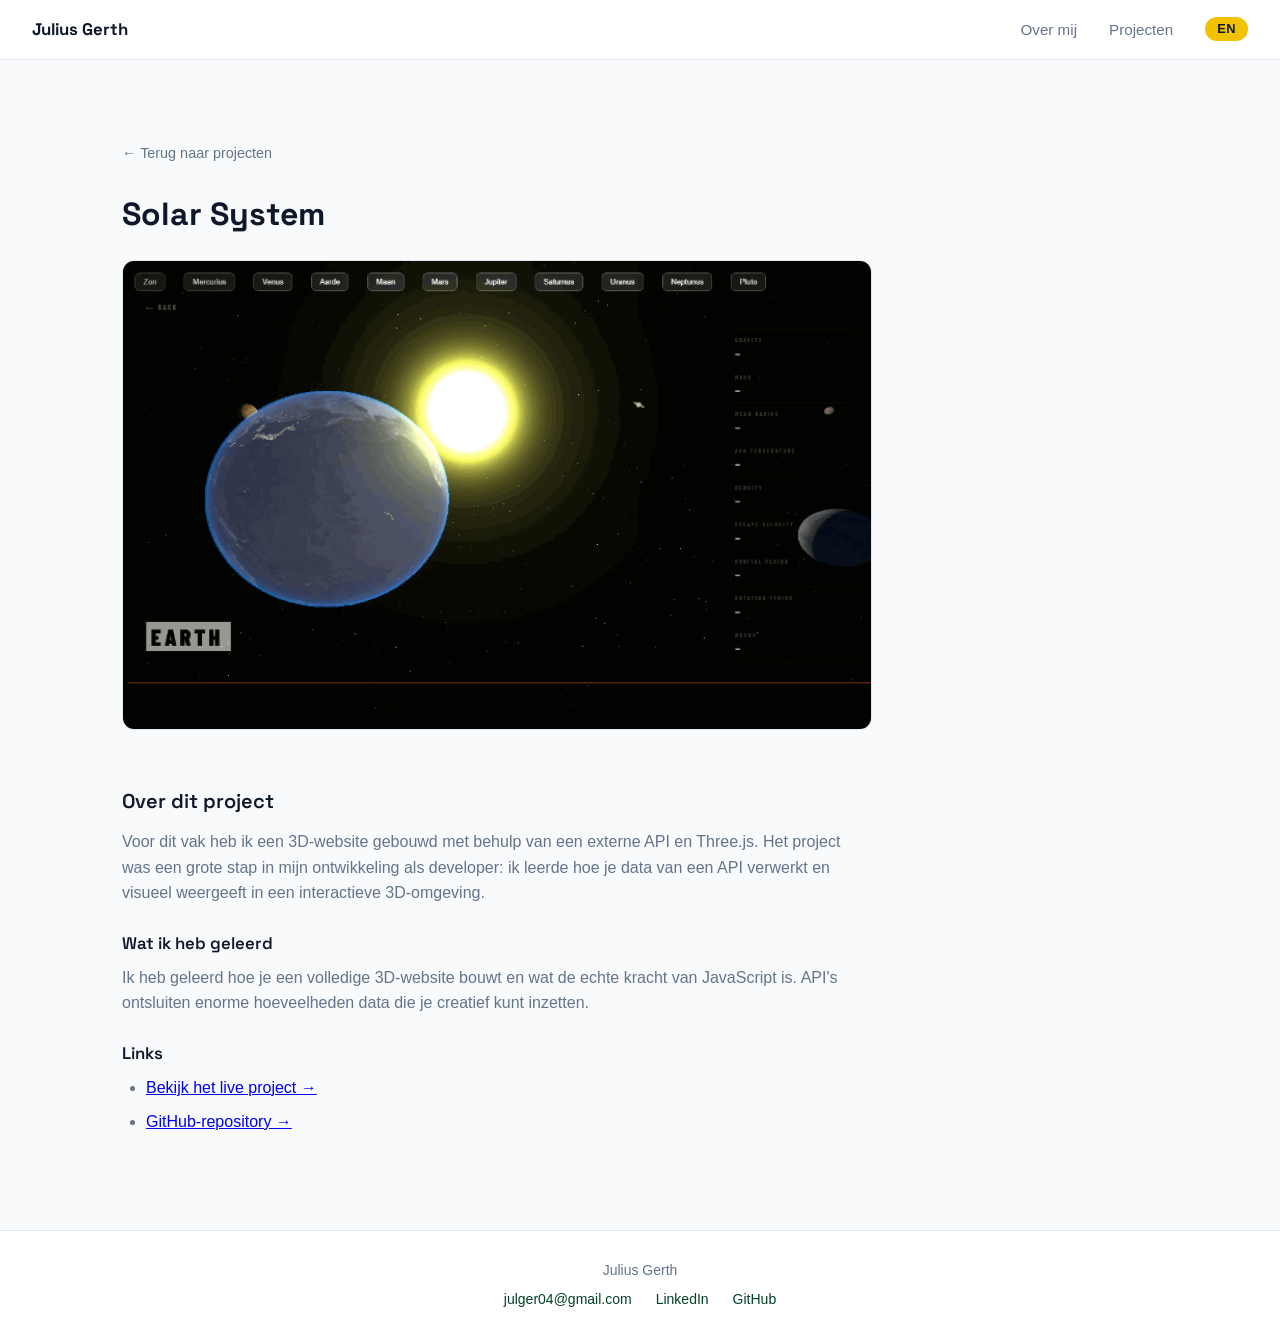
==== api.html @ 2c0fef3a "img fixed" ====
<!DOCTYPE html>
<html lang="nl">
  <head>
    <meta charset="UTF-8" />
    <meta name="viewport" content="width=device-width, initial-scale=1.0" />
    <title>Solar System - Julius Gerth</title>
    <meta
      name="description"
      content="Solar System: een interactieve 3D-website gebouwd met Three.js en een externe API — project van Julius Gerth."
    />
    <meta name="theme-color" content="#004225" />
    <link rel="icon" type="image/svg+xml" href="favicon.svg" />
    <meta property="og:type" content="article" />
    <meta property="og:title" content="Solar System - Julius Gerth" />
    <meta
      property="og:description"
      content="Een interactieve 3D-website gebouwd met Three.js en een externe API."
    />
    <meta property="og:url" content="https://juliusgerth.github.io/portfolio_julius_Gerth/api.html" />
    <meta property="og:image" content="https://juliusgerth.github.io/portfolio_julius_Gerth/img/apisolar.jpg" />
    <link rel="stylesheet" href="styles.css" />
    <script src="lang.js"></script>
  </head>
  <body>
    <a class="skip-link" href="#main"><span data-lang="nl">Naar inhoud</span><span data-lang="en">Skip to content</span></a>
    <nav>
      <a href="index.html" class="nav-logo">Julius Gerth</a>
      <ul class="nav-links">
        <li><a href="index.html#over-mij"><span data-lang="nl">Over mij</span><span data-lang="en">About</span></a></li>
        <li><a href="index.html#projecten"><span data-lang="nl">Projecten</span><span data-lang="en">Projects</span></a></li>
        <li class="lang-item">
          <button type="button" class="lang-toggle" aria-label="Switch language / Taal wisselen">
            <span data-lang="nl">EN</span><span data-lang="en">NL</span>
          </button>
        </li>
      </ul>
    </nav>

    <main id="main">
      <div class="project-detail">
        <a href="index.html#projecten" class="back-link"><span data-lang="nl">← Terug naar projecten</span><span data-lang="en">← Back to projects</span></a>
        <h1>Solar System</h1>
        <!-- GIF alleen voor wie animaties aan heeft staan; anders de statische screenshot -->
        <picture>
          <source srcset="img/solar-demo.gif" media="(prefers-reduced-motion: no-preference)" />
          <img
            src="img/apisolar.jpg"
            alt="Demo van de Solar System-website: de camera vliegt van het zonnestelsel-overzicht naar een roterende aarde"
            width="1280"
            height="800"
          />
        </picture>

        <h2><span data-lang="nl">Over dit project</span><span data-lang="en">About this project</span></h2>
        <p data-lang="nl">
          Voor dit vak heb ik een 3D-website gebouwd met behulp van een externe API en Three.js. Het project was een grote stap in mijn ontwikkeling als developer: ik leerde hoe je data van een API verwerkt en visueel weergeeft in een interactieve 3D-omgeving.
        </p>
        <p data-lang="en">
          For this course I built a 3D website using an external API and
          Three.js. The project was a big step in my growth as a developer: I
          learned how to process data from an API and display it visually in an
          interactive 3D environment.
        </p>

        <h3><span data-lang="nl">Wat ik heb geleerd</span><span data-lang="en">What I learned</span></h3>
        <p data-lang="nl">
          Ik heb geleerd hoe je een volledige 3D-website bouwt en wat de echte kracht van JavaScript is. API's ontsluiten enorme hoeveelheden data die je creatief kunt inzetten.
        </p>
        <p data-lang="en">
          I learned how to build a full 3D website and discovered the real power
          of JavaScript. APIs unlock enormous amounts of data that you can use
          creatively.
        </p>

        <h3>Links</h3>
        <ul>
          <li><a href="https://solar-julius.onrender.com/" target="_blank"><span data-lang="nl">Bekijk het live project →</span><span data-lang="en">View the live project →</span></a></li>
          <li><a href="https://github.com/JuliusGerth/API" target="_blank"><span data-lang="nl">GitHub-repository →</span><span data-lang="en">GitHub repository →</span></a></li>
        </ul>
      </div>
    </main>

    <footer>
      <p>Julius Gerth</p>
      <div class="footer-links">
        <a href="mailto:julger04@gmail.com">julger04@gmail.com</a>
        <a href="https://www.linkedin.com/in/julius-gerth-81500b1b6/" target="_blank">LinkedIn</a>
        <a href="https://github.com/JuliusGerth" target="_blank">GitHub</a>
      </div>
    </footer>
  </body>
</html>
---- styles.css ----
/* Zelf-gehost koppenfont (SIL Open Font License, zie fonts/OFL-space-grotesk.txt) */
@font-face {
  font-family: 'Space Grotesk';
  src: url('fonts/space-grotesk.woff2') format('woff2');
  font-weight: 300 700;
  font-style: normal;
  font-display: swap;
}

:root {
  --bg: #F8FAFC;
  --surface: #FFFFFF;
  --text: #0F172A;
  --text-muted: #64748B;
  --accent: #004225;
  --accent-hover: #00301b;
  --accent-light: #DBE8E1;
  --accent-yellow: #F2C200;
  --accent-yellow-soft: #FFE375;
  --border: #E2E8F0;
  --font-heading: 'Space Grotesk', -apple-system, BlinkMacSystemFont, 'Segoe UI', Roboto, sans-serif;
  --shadow-sm: 0 1px 3px rgba(0, 0, 0, 0.08);
  --shadow-md: 0 4px 12px rgba(0, 0, 0, 0.10);
  --radius: 12px;
}

html {
  scroll-behavior: smooth;
}

*,
*::before,
*::after {
  box-sizing: border-box;
  margin: 0;
  padding: 0;
}

body {
  font-family: -apple-system, BlinkMacSystemFont, 'Segoe UI', Roboto, sans-serif;
  background-color: var(--bg);
  color: var(--text);
  line-height: 1.6;
  min-height: 100vh;
  display: flex;
  flex-direction: column;
  animation: page-enter 0.5s ease both;
}

@keyframes page-enter {
  from { opacity: 0; transform: translateY(8px); }
  to   { opacity: 1; transform: translateY(0); }
}

h1, h2, h3,
.nav-logo,
.stat-number {
  font-family: var(--font-heading);
}

/* ── Skip-link (toetsenbord/screenreader) ────────── */
.skip-link {
  position: fixed;
  top: -4rem;
  left: 1rem;
  background: var(--accent);
  color: #fff;
  padding: 0.6rem 1.1rem;
  border-radius: 8px;
  text-decoration: none;
  font-size: 0.9rem;
  z-index: 200;
  transition: top 0.2s;
}

.skip-link:focus {
  top: 0.75rem;
}

/* ── Language switching (EN / NL) ────────────────── */
html[lang='en'] [data-lang='nl'] { display: none !important; }
html:not([lang='en']) [data-lang='en'] { display: none !important; }


/* ── Scroll-voortgangsbalk ───────────────────────── */
/* Scroll-gedreven CSS-animatie; script.js springt alleen bij
   in browsers zonder animation-timeline-ondersteuning. */
.scroll-progress {
  position: fixed;
  top: 0;
  left: 0;
  width: 100%;
  height: 3px;
  background: linear-gradient(90deg, var(--accent), var(--accent-yellow));
  z-index: 300;
  pointer-events: none;
  transform: scaleX(0);
  transform-origin: left;
  animation: progress-grow linear;
  animation-timeline: scroll();
}

@keyframes progress-grow {
  from { transform: scaleX(0); }
  to   { transform: scaleX(1); }
}

/* ── Navigation ─────────────────────────────────── */
nav {
  position: sticky;
  top: 0;
  background: var(--surface);
  border-bottom: 1px solid var(--border);
  padding: 1rem 2rem;
  display: flex;
  align-items: center;
  justify-content: space-between;
  z-index: 100;
  transition: background 0.3s, box-shadow 0.3s;
}

nav.scrolled {
  background: rgba(255, 255, 255, 0.85);
  backdrop-filter: blur(14px);
  -webkit-backdrop-filter: blur(14px);
  box-shadow: 0 2px 20px rgba(0, 0, 0, 0.07);
  border-bottom-color: transparent;
}

.nav-logo {
  font-weight: 700;
  font-size: 1.05rem;
  color: var(--text);
  text-decoration: none;
  transition: color 0.2s;
}

.nav-logo:hover {
  color: var(--accent);
}

.nav-links {
  display: flex;
  gap: 2rem;
  list-style: none;
}

.nav-links a {
  color: var(--text-muted);
  text-decoration: none;
  font-size: 0.95rem;
  transition: color 0.2s;
  position: relative;
  padding-bottom: 2px;
}

.nav-links a::after {
  content: '';
  position: absolute;
  bottom: -2px;
  left: 0;
  width: 0;
  height: 2px;
  background: var(--accent-yellow);
  border-radius: 2px;
  transition: width 0.25s ease;
}

.nav-links a:hover::after,
.nav-links a.active::after {
  width: 100%;
}

.nav-links a:hover,
.nav-links a.active {
  color: var(--accent);
}

/* ── Language toggle button ──────────────────────── */
.nav-links .lang-item {
  display: flex;
  align-items: center;
}

.lang-toggle {
  font-family: inherit;
  font-size: 0.8rem;
  font-weight: 700;
  letter-spacing: 0.04em;
  color: var(--text);
  background: var(--accent-yellow);
  border: none;
  border-radius: 999px;
  padding: 0.35rem 0.75rem;
  cursor: pointer;
  line-height: 1;
  transition: filter 0.2s, transform 0.1s;
}

.lang-toggle:hover { filter: brightness(0.95); }
.lang-toggle:active { transform: scale(0.94); }

/* ── Main layout ─────────────────────────────────── */
main {
  flex: 1;
  width: 100%;
  max-width: 1100px;
  margin: 0 auto;
  padding: 2rem;
}

/* ── Hero ────────────────────────────────────────── */
.hero {
  position: relative;
  overflow: hidden;
  padding: 4rem 0 3rem;
  background: linear-gradient(135deg, #002d19 0%, #004225 55%, #00582f 100%);
  border-radius: var(--radius);
}

.hero-bg {
  position: absolute;
  inset: 0;
  pointer-events: none;
  z-index: 0;
  transition: transform 0.3s ease-out;
}

.blob {
  position: absolute;
  border-radius: 50%;
  filter: blur(80px);
  opacity: 0.45;
}

.blob-1 {
  width: 520px;
  height: 520px;
  background: radial-gradient(circle, #fbe44d, #f2c200);
  top: -200px;
  right: -120px;
  animation: blob-float 11s ease-in-out infinite;
}

.blob-2 {
  width: 380px;
  height: 380px;
  background: radial-gradient(circle, #0a7d44, #00502c);
  bottom: -100px;
  left: -80px;
  animation: blob-float 14s ease-in-out infinite reverse;
}

.blob-3 {
  width: 300px;
  height: 300px;
  background: radial-gradient(circle, #ffd700, #d4a800);
  bottom: -120px;
  right: 22%;
  opacity: 0.30;
  animation: blob-float 13s ease-in-out infinite;
}

@keyframes blob-float {
  0%, 100% { transform: translate(0, 0) scale(1); }
  33%       { transform: translate(28px, -20px) scale(1.06); }
  66%       { transform: translate(-18px, 16px) scale(0.94); }
}

.hero-inner {
  display: flex;
  align-items: center;
  gap: 3rem;
  position: relative;
  z-index: 1;
  padding-left: 3rem;
}

.hero-photo {
  width: 160px;
  height: 160px;
  border-radius: 50%;
  object-fit: cover;
  flex-shrink: 0;
  box-shadow: var(--shadow-md);
  /* 'backwards' i.p.v. 'both': na afloop laat de animatie transform los,
     anders zou de hover-transform hieronder nooit werken */
  animation: photo-enter 0.8s ease 0.1s backwards;
  transition: transform 0.35s ease, box-shadow 0.35s ease;
}

.hero-photo:hover {
  transform: scale(1.05) rotate(-2deg);
  box-shadow: 0 10px 32px rgba(0, 0, 0, 0.35);
}

@keyframes photo-enter {
  from { opacity: 0; transform: scale(0.85); }
  to   { opacity: 1; transform: scale(1); }
}

.hero-content {
  animation: content-enter 0.8s ease 0.25s both;
}

@keyframes content-enter {
  from { opacity: 0; transform: translateX(20px); }
  to   { opacity: 1; transform: translateX(0); }
}

.hero-content h1 {
  font-size: clamp(2.6rem, 5.5vw, 3.6rem);
  font-weight: 700;
  line-height: 1.15;
  margin-bottom: 0.3rem;
  color: #ffffff;
}

/* Letter-voor-letter entrance, volledig in CSS.
   Elke letter heeft in de HTML een --i; die stuurt de delay
   én de kleur (wit -> goud over de hele naam). */
.hero-content h1 .word {
  display: inline-block;
}

.hero-content h1 .letter {
  display: inline-block;
  animation: letter-in 0.6s cubic-bezier(0.22, 1, 0.36, 1) both;
  animation-delay: calc(0.2s + var(--i) * 0.045s);
  color: color-mix(in srgb, #ffd700 calc(var(--i) * 10%), #ffffff);
}

@keyframes letter-in {
  from { opacity: 0; transform: translateY(0.6em) rotate(6deg); }
  to   { opacity: 1; transform: translateY(0) rotate(0); }
}

/* Roterende tagline, volledig in CSS: verticale carrousel.
   Laatste item is een kopie van het eerste voor een naadloze loop. */
.hero-tagline {
  font-size: 1.05rem;
  color: #ffd700;
  font-weight: 600;
  margin-bottom: 0.75rem;
  height: 1.7em;
  overflow: hidden;
}

.tagline-rotor {
  display: block;
  animation: tagline-cycle 11.2s infinite;
}

.tagline-item {
  display: block;
  height: 1.7em;
  line-height: 1.7;
}

@keyframes tagline-cycle {
  0%, 21%    { transform: translateY(0); }
  25%, 46%   { transform: translateY(-1.7em); }
  50%, 71%   { transform: translateY(-3.4em); }
  75%, 96%   { transform: translateY(-5.1em); }
  100%       { transform: translateY(-6.8em); }
}

.hero-desc {
  color: rgba(255, 255, 255, 0.82);
  margin-bottom: 1.25rem;
}

.hero-info {
  display: flex;
  flex-wrap: wrap;
  gap: 0.5rem;
  list-style: none;
}

.hero-info li {
  background: rgba(255, 255, 255, 0.10);
  color: #f5f5dc;
  font-size: 0.82rem;
  padding: 0.25rem 0.75rem;
  border-radius: 99px;
  border: 1px solid rgba(255, 215, 0, 0.35);
  transition: background 0.2s, transform 0.2s;
}

.hero-info li:hover {
  background: rgba(255, 215, 0, 0.18);
  transform: translateY(-1px);
}

.hero-info li.hero-badge {
  background: var(--accent-yellow);
  color: #002d19;
  font-weight: 700;
  border-color: transparent;
  animation: badge-pulse 2.5s ease-out infinite;
}

@keyframes badge-pulse {
  0%   { box-shadow: 0 0 0 0 rgba(242, 194, 0, 0.55); }
  70%  { box-shadow: 0 0 0 10px rgba(242, 194, 0, 0); }
  100% { box-shadow: 0 0 0 0 rgba(242, 194, 0, 0); }
}

.hero-info li.hero-badge:hover {
  background: var(--accent-yellow-soft);
}

/* ── Stats strip ─────────────────────────────────── */
.stats-strip {
  display: flex;
  gap: 0;
  margin-bottom: 2rem;
  background: var(--surface);
  border: 1px solid var(--border);
  border-radius: var(--radius);
  box-shadow: var(--shadow-sm);
  overflow: hidden;
}

.stat {
  flex: 1;
  display: flex;
  flex-direction: column;
  align-items: center;
  padding: 1.5rem 1rem;
  text-align: center;
  border-right: 1px solid var(--border);
  transition: background 0.2s;
}

.stat:last-child {
  border-right: none;
}

.stat:hover {
  background: var(--accent-light);
}

.stat-number {
  font-size: 2rem;
  font-weight: 700;
  line-height: 1;
  background: linear-gradient(135deg, var(--accent), #0a7d44);
  -webkit-background-clip: text;
  -webkit-text-fill-color: transparent;
  background-clip: text;
}

.stat-label {
  font-size: 0.8rem;
  color: var(--text-muted);
  margin-top: 0.4rem;
  font-weight: 500;
}

/* ── Cards ───────────────────────────────────────── */
.card {
  background: var(--surface);
  border: 1px solid var(--border);
  border-radius: var(--radius);
  padding: 2rem;
  margin-bottom: 2rem;
  box-shadow: var(--shadow-sm);
}

.card h2 {
  font-size: 1.35rem;
  font-weight: 600;
  margin-bottom: 1rem;
}

.about p {
  margin-bottom: 1rem;
}

.about p a {
  color: var(--accent);
  font-weight: 500;
}

/* ── Stage-oproep ────────────────────────────────── */
.stage-callout {
  margin-top: 1.5rem;
  padding: 1.25rem 1.5rem;
  background: var(--accent-light);
  border-left: 4px solid var(--accent-yellow);
  border-radius: 8px;
}

.stage-callout p {
  margin-bottom: 0;
}

.callout-actions {
  display: flex;
  flex-wrap: wrap;
  gap: 0.75rem;
  margin-top: 1rem;
}

.callout-actions .btn {
  margin-top: 0;
}

/* ── Button ──────────────────────────────────────── */
.btn {
  display: inline-block;
  margin-top: 1.25rem;
  padding: 0.65rem 1.4rem;
  background: var(--accent);
  color: #fff;
  border-radius: 8px;
  text-decoration: none;
  font-size: 0.9rem;
  font-weight: 500;
  border: none;
  cursor: pointer;
  font-family: inherit;
  transition: background 0.2s, transform 0.15s, box-shadow 0.2s;
  position: relative;
  overflow: hidden;
}

.btn::before {
  content: '';
  position: absolute;
  top: 0;
  left: -60%;
  width: 40%;
  height: 100%;
  background: linear-gradient(100deg, transparent, rgba(255, 255, 255, 0.35), transparent);
  transform: skewX(-20deg);
}

.btn:hover::before {
  animation: btn-shine 0.7s ease;
}

@keyframes btn-shine {
  to { left: 130%; }
}

.btn:hover {
  background: var(--accent-hover);
  transform: translateY(-1px);
  box-shadow: 0 4px 12px rgba(0, 66, 37, 0.4);
}

.btn:active {
  transform: translateY(0);
  box-shadow: none;
}

/* ── Focus styles ────────────────────────────────── */
:focus-visible {
  outline: 2px solid var(--accent);
  outline-offset: 3px;
  border-radius: 4px;
}

/* ── Projects section ────────────────────────────── */
.section-heading {
  font-size: 1.35rem;
  font-weight: 700;
  margin-bottom: 1.25rem;
  display: inline-block;
  padding-bottom: 0.5rem;
  position: relative;
}

.section-heading::after {
  content: '';
  position: absolute;
  left: 0;
  bottom: 0;
  width: 100%;
  height: 3px;
  border-radius: 2px;
  background: linear-gradient(90deg, var(--accent-yellow), var(--accent));
  transform: scaleX(0);
  transform-origin: left;
  transition: transform 0.7s ease 0.3s;
}

.section-heading.is-visible::after {
  transform: scaleX(1);
}

.project-grid {
  display: grid;
  grid-template-columns: repeat(auto-fill, minmax(300px, 1fr));
  gap: 1.5rem;
  list-style: none;
  margin-bottom: 1.5rem;
}

.project-card {
  background: var(--surface);
  border: 1px solid var(--border);
  border-radius: var(--radius);
  overflow: hidden;
  box-shadow: var(--shadow-sm);
  transition: box-shadow 0.25s, transform 0.25s;
  position: relative;
}

.project-card::after {
  content: '';
  position: absolute;
  top: 0;
  left: 0;
  right: 0;
  height: 3px;
  background: linear-gradient(90deg, var(--accent), var(--accent-yellow));
  transform: scaleX(0);
  transform-origin: left;
  transition: transform 0.3s ease;
}

.project-card:hover::after {
  transform: scaleX(1);
}

.project-card:hover {
  box-shadow: var(--shadow-md);
  transform: translateY(-4px);
}

.project-card-link {
  display: flex;
  flex-direction: column;
  height: 100%;
  text-decoration: none;
  color: inherit;
}

.project-card img {
  width: 100%;
  height: 180px;
  object-fit: cover;
  background: var(--accent-light);
  display: block;
  transition: transform 0.4s ease;
}

.project-card:hover img {
  transform: scale(1.06);
}

.project-card-img-placeholder {
  width: 100%;
  height: 180px;
  background: var(--accent-light);
  color: var(--accent);
  display: flex;
  align-items: center;
  justify-content: center;
  font-weight: 600;
  font-size: 0.95rem;
  letter-spacing: 0.03em;
  transition: background 0.3s;
}

.project-card:hover .project-card-img-placeholder {
  background: var(--accent-yellow-soft);
}

.project-card-body {
  padding: 1.25rem;
  flex: 1;
  display: flex;
  flex-direction: column;
}

.project-card-body h3 {
  font-size: 1rem;
  font-weight: 600;
  margin-bottom: 0.5rem;
  transition: color 0.2s;
}

.project-card:hover .project-card-body h3 {
  color: var(--accent);
}

.project-card-body p {
  font-size: 0.88rem;
  color: var(--text-muted);
  flex: 1;
  margin-bottom: 1rem;
  line-height: 1.5;
}

.project-card-link-text {
  font-size: 0.85rem;
  color: var(--accent);
  font-weight: 500;
  display: inline-block;
  transition: transform 0.25s ease;
}

.project-card:hover .project-card-link-text {
  transform: translateX(5px);
}

/* ── Scroll reveal ───────────────────────────────── */
[data-reveal] {
  opacity: 0;
  transform: translateY(28px);
  transition: opacity 0.65s ease, transform 0.65s ease;
}

[data-reveal].is-visible {
  opacity: 1;
  transform: translateY(0);
}

.project-grid .project-card[data-reveal]:nth-child(2) { transition-delay: 0.08s; }
.project-grid .project-card[data-reveal]:nth-child(3) { transition-delay: 0.16s; }
.project-grid .project-card[data-reveal]:nth-child(4) { transition-delay: 0.24s; }
.project-grid .project-card[data-reveal]:nth-child(5) { transition-delay: 0.32s; }
.project-grid .project-card[data-reveal]:nth-child(6) { transition-delay: 0.40s; }
.project-grid .project-card[data-reveal]:nth-child(7) { transition-delay: 0.48s; }

/* ── Back to top ─────────────────────────────────── */
.back-top {
  position: fixed;
  bottom: 2rem;
  right: 2rem;
  width: 44px;
  height: 44px;
  background: var(--accent);
  color: white;
  border: none;
  border-radius: 50%;
  font-size: 1.1rem;
  cursor: pointer;
  opacity: 0;
  transform: translateY(12px);
  transition: opacity 0.3s, transform 0.3s, background 0.2s, box-shadow 0.2s;
  z-index: 50;
  display: flex;
  align-items: center;
  justify-content: center;
  box-shadow: 0 2px 10px rgba(0, 66, 37, 0.35);
  pointer-events: none;
}

.back-top.visible {
  opacity: 1;
  transform: translateY(0);
  pointer-events: auto;
}

.back-top:hover {
  background: var(--accent-hover);
  box-shadow: 0 4px 16px rgba(0, 66, 37, 0.5);
  transform: translateY(-2px);
}

/* ── Project detail pages ────────────────────────── */
.project-detail {
  max-width: 750px;
  padding: 3rem 0;
}

.project-detail h1 {
  font-size: 2rem;
  font-weight: 700;
  margin-bottom: 0.25rem;
}

.project-detail h2 {
  font-size: 1.25rem;
  font-weight: 600;
  margin: 2rem 0 0.75rem;
}

.project-detail h3 {
  font-size: 1.05rem;
  font-weight: 600;
  margin: 1.5rem 0 0.5rem;
  color: var(--text);
}

.project-detail p {
  color: var(--text-muted);
  margin-bottom: 1rem;
}

.project-detail ul {
  color: var(--text-muted);
  padding-left: 1.5rem;
  margin-bottom: 1rem;
}

.project-detail ul li {
  margin-bottom: 0.5rem;
}

.project-detail img {
  width: 100%;
  height: auto;
  border-radius: var(--radius);
  border: 1px solid var(--border);
  margin: 1rem 0;
}

.hifi-gallery {
  display: flex;
  flex-wrap: wrap;
  gap: 1.25rem;
  margin: 1.5rem 0 2rem;
}

.hifi-gallery figure {
  flex: 1 1 200px;
  min-width: 0;
  margin: 0;
}

.hifi-gallery img {
  width: 100%;
  height: auto;
  display: block;
  border-radius: var(--radius);
  border: 1px solid var(--border);
  box-shadow: var(--shadow-sm);
  transition: transform 0.25s, box-shadow 0.25s;
}

.hifi-gallery figure:hover img {
  transform: translateY(-4px);
  box-shadow: var(--shadow-md);
}

.hifi-gallery figcaption {
  margin-top: 0.6rem;
  font-size: 0.8rem;
  color: var(--text-muted);
  text-align: center;
  line-height: 1.4;
}

.back-link {
  display: inline-flex;
  align-items: center;
  gap: 0.4rem;
  color: var(--text-muted);
  text-decoration: none;
  font-size: 0.9rem;
  margin-bottom: 1.5rem;
  transition: color 0.2s, gap 0.2s;
}

.back-link:hover {
  color: var(--accent);
  gap: 0.65rem;
}

/* ── Footer ──────────────────────────────────────── */
footer {
  background: var(--surface);
  border-top: 1px solid var(--border);
  padding: 1.75rem 2rem;
  text-align: center;
  color: var(--text-muted);
  font-size: 0.875rem;
}

footer a {
  color: var(--accent);
  text-decoration: none;
}

footer a:hover {
  text-decoration: underline;
}

.footer-links {
  display: flex;
  gap: 1.5rem;
  justify-content: center;
  margin-top: 0.4rem;
}

/* ── Responsive ──────────────────────────────────── */
@media (max-width: 768px) {
  .hero-inner {
    flex-direction: column;
    text-align: center;
    padding: 2.5rem 0 2rem;
    gap: 1.5rem;
  }

  .hero-info {
    justify-content: center;
  }

  .nav-links {
    gap: 1.25rem;
  }

  main {
    padding: 1.25rem;
  }

  .project-grid {
    grid-template-columns: 1fr;
  }

  .stats-strip {
    flex-wrap: wrap;
  }

  .stat {
    flex: 1 0 calc(33% - 1rem);
    min-width: 80px;
  }

  .back-top {
    bottom: 1.25rem;
    right: 1.25rem;
  }
}

/* ── Reduced motion ──────────────────────────────── */
@media (prefers-reduced-motion: reduce) {
  html {
    scroll-behavior: auto;
  }

  *,
  *::before,
  *::after {
    animation-duration: 0.01ms !important;
    animation-iteration-count: 1 !important;
    transition-duration: 0.01ms !important;
  }

  [data-reveal] {
    opacity: 1;
    transform: none;
  }
}
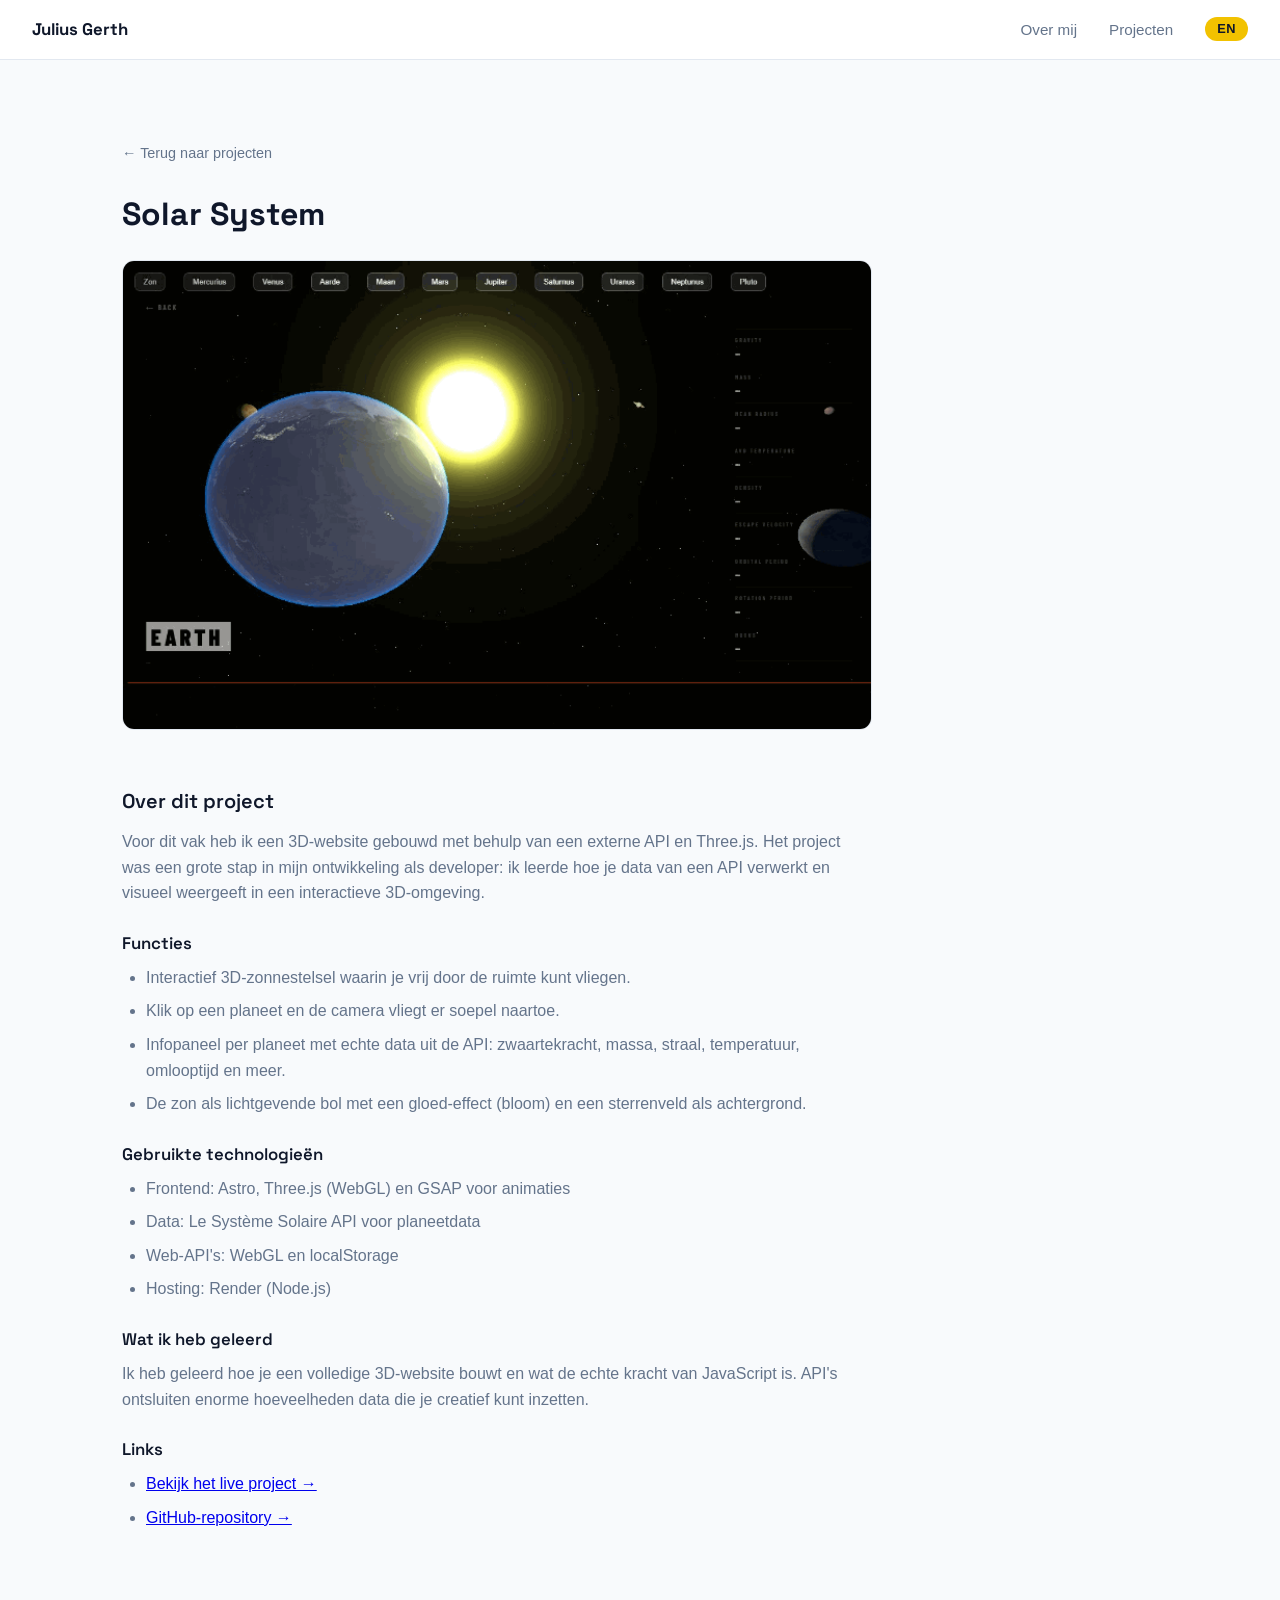
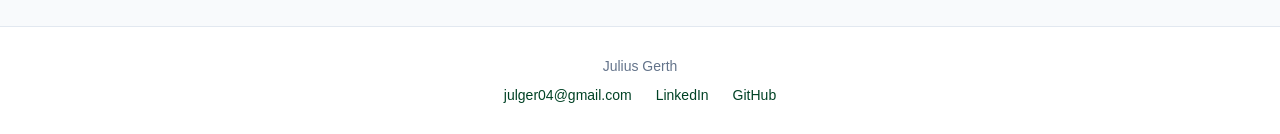
==== commit d315d971: "roles added" ====
--- a/api.html
+++ b/api.html
@@ -62,6 +62,34 @@
           interactive 3D environment.
         </p>
 
+        <h3><span data-lang="nl">Functies</span><span data-lang="en">Features</span></h3>
+        <ul data-lang="nl">
+          <li>Interactief 3D-zonnestelsel waarin je vrij door de ruimte kunt vliegen.</li>
+          <li>Klik op een planeet en de camera vliegt er soepel naartoe.</li>
+          <li>Infopaneel per planeet met echte data uit de API: zwaartekracht, massa, straal, temperatuur, omlooptijd en meer.</li>
+          <li>De zon als lichtgevende bol met een gloed-effect (bloom) en een sterrenveld als achtergrond.</li>
+        </ul>
+        <ul data-lang="en">
+          <li>Interactive 3D solar system you can fly through freely.</li>
+          <li>Click a planet and the camera smoothly flies towards it.</li>
+          <li>Info panel per planet with real data from the API: gravity, mass, radius, temperature, orbital period and more.</li>
+          <li>The sun as a glowing sphere with a bloom effect and a star field background.</li>
+        </ul>
+
+        <h3><span data-lang="nl">Gebruikte technologieën</span><span data-lang="en">Technologies Used</span></h3>
+        <ul data-lang="nl">
+          <li>Frontend: Astro, Three.js (WebGL) en GSAP voor animaties</li>
+          <li>Data: Le Système Solaire API voor planeetdata</li>
+          <li>Web-API's: WebGL en localStorage</li>
+          <li>Hosting: Render (Node.js)</li>
+        </ul>
+        <ul data-lang="en">
+          <li>Frontend: Astro, Three.js (WebGL) and GSAP for animations</li>
+          <li>Data: Le Système Solaire API for planet data</li>
+          <li>Web APIs: WebGL and localStorage</li>
+          <li>Hosting: Render (Node.js)</li>
+        </ul>
+
         <h3><span data-lang="nl">Wat ik heb geleerd</span><span data-lang="en">What I learned</span></h3>
         <p data-lang="nl">
           Ik heb geleerd hoe je een volledige 3D-website bouwt en wat de echte kracht van JavaScript is. API's ontsluiten enorme hoeveelheden data die je creatief kunt inzetten.
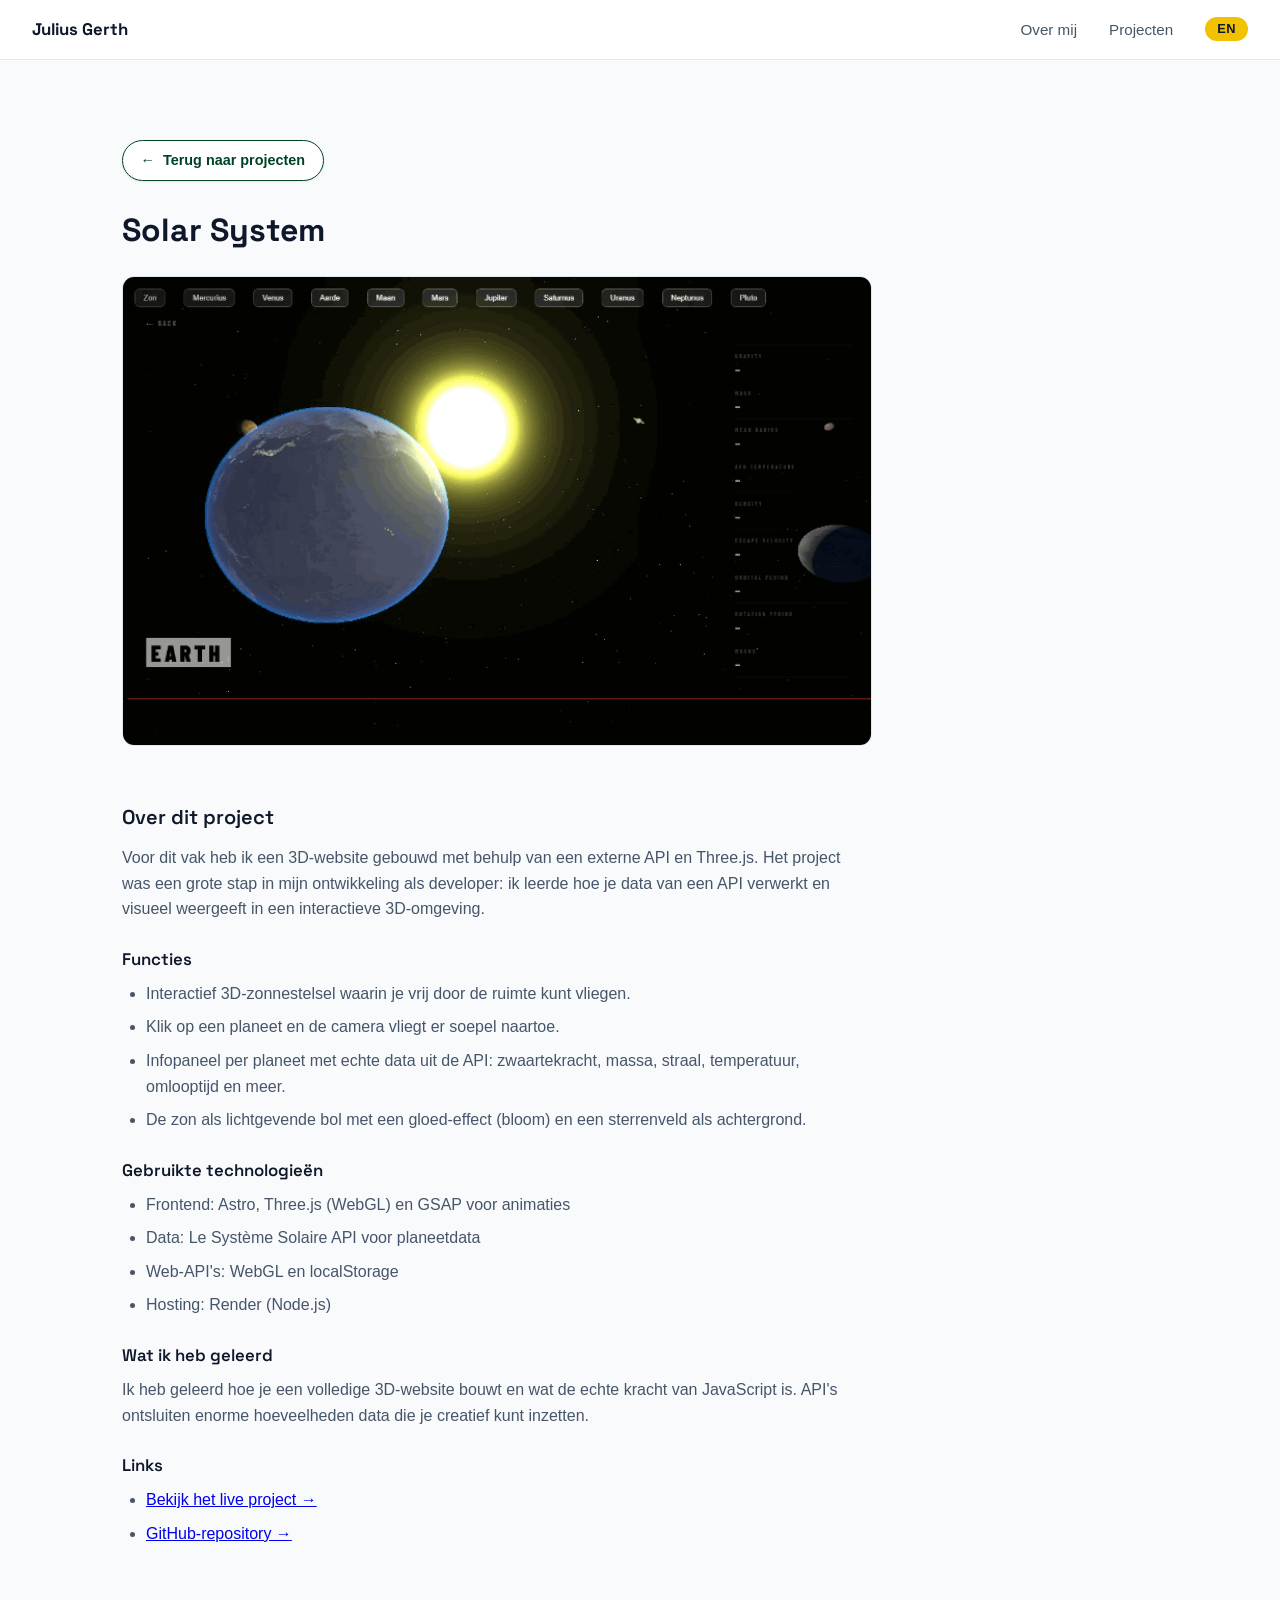
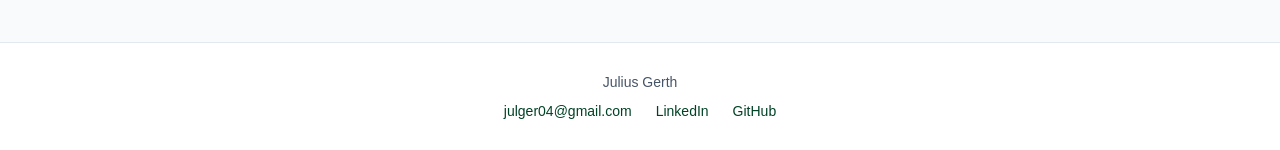
==== commit 68de5ca9: "contrast" ====
--- a/api.html
+++ b/api.html
@@ -38,7 +38,7 @@
 
     <main id="main">
       <div class="project-detail">
-        <a href="index.html#projecten" class="back-link"><span data-lang="nl">← Terug naar projecten</span><span data-lang="en">← Back to projects</span></a>
+        <a href="index.html#projecten" class="back-link"><span class="back-arrow" aria-hidden="true">←</span><span data-lang="nl">Terug naar projecten</span><span data-lang="en">Back to projects</span></a>
         <h1>Solar System</h1>
         <!-- GIF alleen voor wie animaties aan heeft staan; anders de statische screenshot -->
         <picture>
--- a/styles.css
+++ b/styles.css
@@ -11,7 +11,9 @@
   --bg: #F8FAFC;
   --surface: #FFFFFF;
   --text: #0F172A;
-  --text-muted: #64748B;
+  /* #475569 i.p.v. #64748B: haalt WCAG AAA op wit (7,6:1) en blijft
+     leesbaar op de semi-transparante gescrolde nav boven de groene hero */
+  --text-muted: #475569;
   --accent: #004225;
   --accent-hover: #00301b;
   --accent-light: #DBE8E1;
@@ -850,17 +852,37 @@
 .back-link {
   display: inline-flex;
   align-items: center;
-  gap: 0.4rem;
-  color: var(--text-muted);
+  gap: 0.5rem;
+  padding: 0.5rem 1.1rem;
+  background: var(--surface);
+  border: 1px solid var(--accent);
+  border-radius: 999px;
+  color: var(--accent);
   text-decoration: none;
   font-size: 0.9rem;
+  font-weight: 600;
   margin-bottom: 1.5rem;
-  transition: color 0.2s, gap 0.2s;
+  box-shadow: var(--shadow-sm);
+  transition: background 0.2s, color 0.2s, box-shadow 0.2s, transform 0.2s;
+}
+
+.back-link .back-arrow {
+  transition: transform 0.25s ease;
 }
 
 .back-link:hover {
-  color: var(--accent);
-  gap: 0.65rem;
+  background: var(--accent);
+  color: #fff;
+  box-shadow: var(--shadow-md);
+  transform: translateX(-2px);
+}
+
+.back-link:hover .back-arrow {
+  transform: translateX(-3px);
+}
+
+.back-link:active {
+  transform: translateX(-2px) scale(0.97);
 }
 
 /* ── Footer ──────────────────────────────────────── */
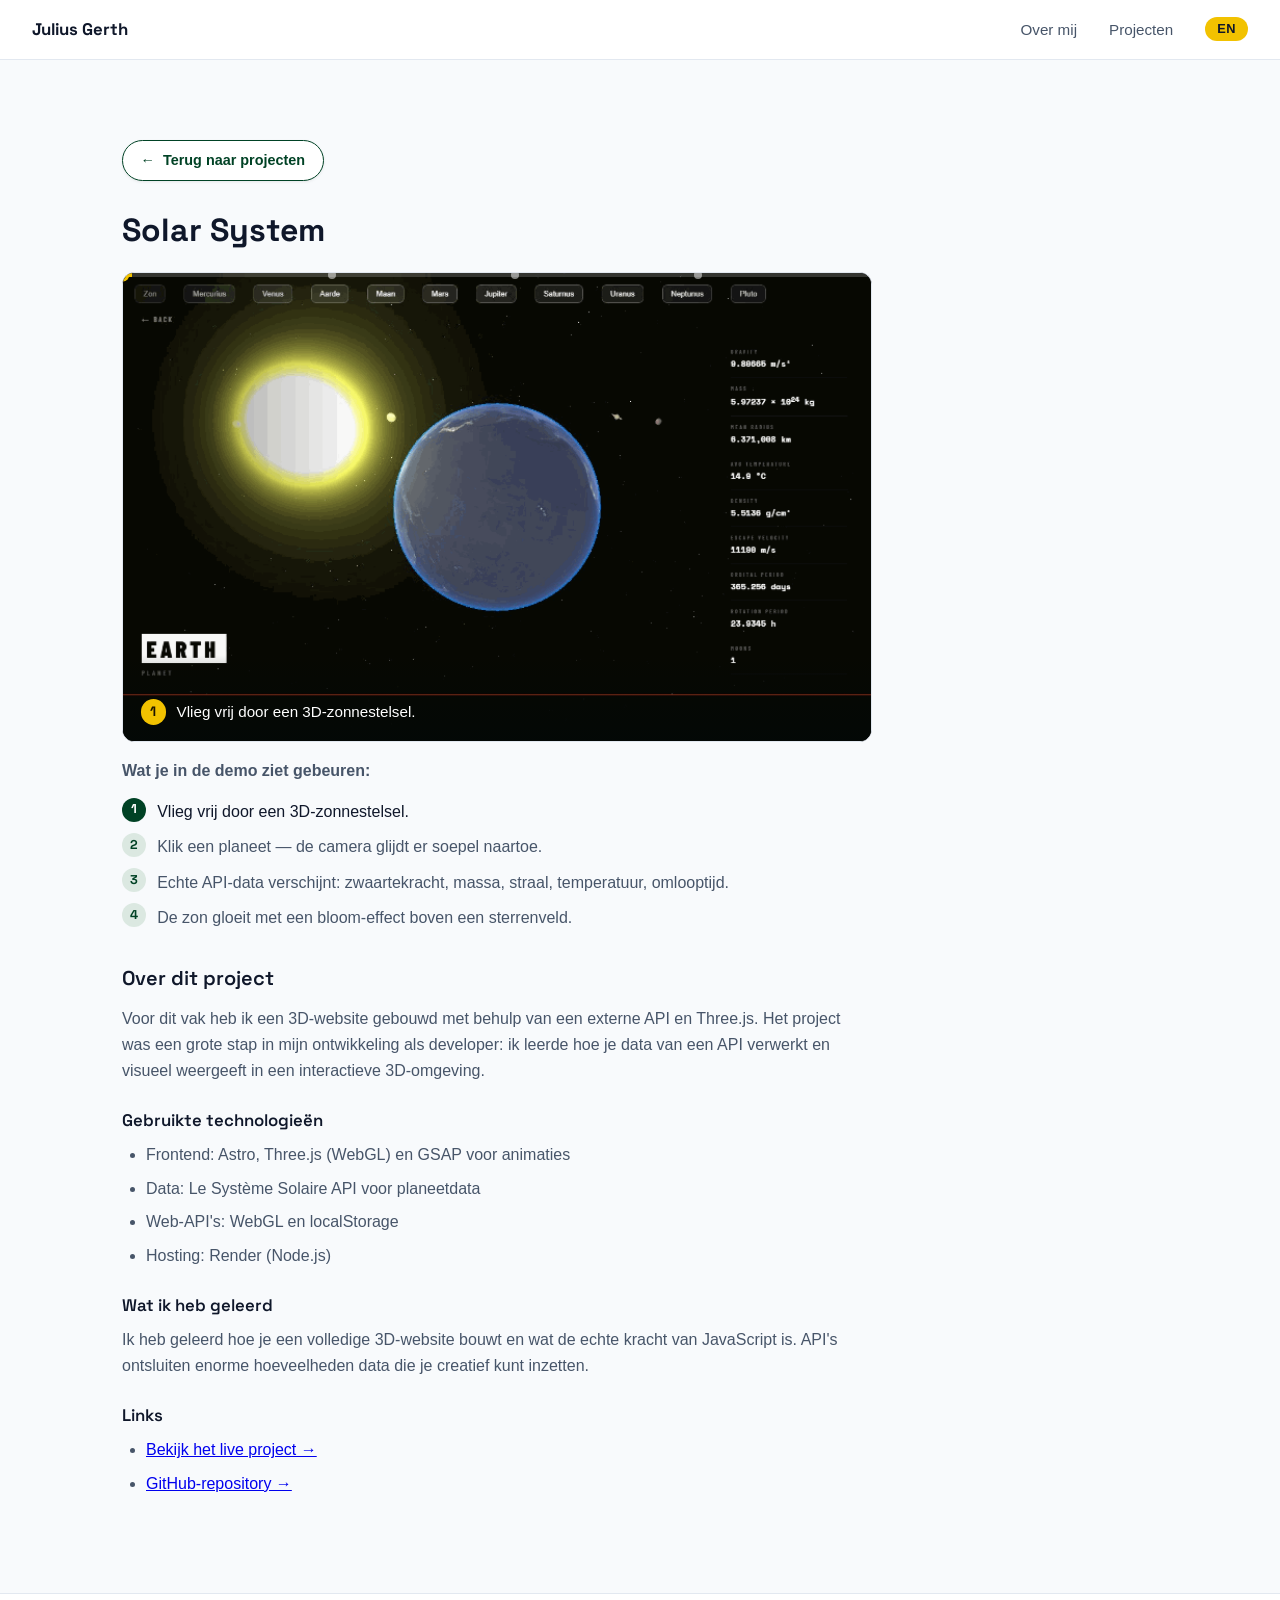
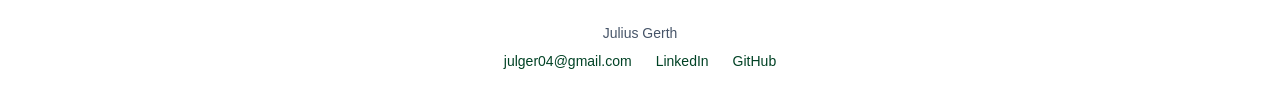
==== commit 2032e562: "gifs" ====
--- a/api.html
+++ b/api.html
@@ -20,6 +20,7 @@
     <meta property="og:image" content="https://juliusgerth.github.io/portfolio_julius_Gerth/img/apisolar.jpg" />
     <link rel="stylesheet" href="styles.css" />
     <script src="lang.js"></script>
+    <script src="demo-narrate.js" defer></script>
   </head>
   <body>
     <a class="skip-link" href="#main"><span data-lang="nl">Naar inhoud</span><span data-lang="en">Skip to content</span></a>
@@ -40,16 +41,53 @@
       <div class="project-detail">
         <a href="index.html#projecten" class="back-link"><span class="back-arrow" aria-hidden="true">←</span><span data-lang="nl">Terug naar projecten</span><span data-lang="en">Back to projects</span></a>
         <h1>Solar System</h1>
-        <!-- GIF alleen voor wie animaties aan heeft staan; anders de statische screenshot -->
-        <picture>
-          <source srcset="img/solar-demo.gif" media="(prefers-reduced-motion: no-preference)" />
-          <img
-            src="img/apisolar.jpg"
-            alt="Demo van de Solar System-website: de camera vliegt van het zonnestelsel-overzicht naar een roterende aarde"
-            width="1280"
-            height="800"
-          />
-        </picture>
+        <!-- Zelf-vertellende demo: de GIF loopt (14,3s per lus, uit de frames gelezen) en de
+             bijschriften lichten mee op met wat er op dat moment gebeurt. De <ol> is de
+             toegankelijke bron van waarheid; demo-narrate.js maakt er een gesynchroniseerde
+             overlay van. Zonder JS of met 'reduced motion': gewone lijst + statische screenshot. -->
+        <figure class="demo" data-demo data-loop="14.3">
+          <div class="demo-stage">
+            <!-- GIF alleen voor wie animaties aan heeft staan; anders de statische screenshot -->
+            <picture>
+              <source srcset="img/solar-demo.gif" media="(prefers-reduced-motion: no-preference)" />
+              <img
+                src="img/apisolar.jpg"
+                alt="Demo van de Solar System-website: de camera vliegt van het zonnestelsel-overzicht naar een roterende aarde"
+                width="1280"
+                height="800"
+              />
+            </picture>
+            <div class="demo-track" aria-hidden="true"><span class="demo-track__fill"></span></div>
+            <div class="demo-caption" aria-hidden="true">
+              <span class="demo-caption__num"></span>
+              <span class="demo-caption__text"></span>
+            </div>
+          </div>
+          <figcaption>
+            <p class="demo-lead">
+              <span data-lang="nl">Wat je in de demo ziet gebeuren:</span>
+              <span data-lang="en">What you see happening in the demo:</span>
+            </p>
+            <ol class="demo-beats">
+              <li data-start="0">
+                <span data-lang="nl">Vlieg vrij door een 3D-zonnestelsel.</span>
+                <span data-lang="en">Fly freely through a 3D solar system.</span>
+              </li>
+              <li data-start="4">
+                <span data-lang="nl">Klik een planeet — de camera glijdt er soepel naartoe.</span>
+                <span data-lang="en">Click a planet — the camera glides smoothly toward it.</span>
+              </li>
+              <li data-start="7.5">
+                <span data-lang="nl">Echte API-data verschijnt: zwaartekracht, massa, straal, temperatuur, omlooptijd.</span>
+                <span data-lang="en">Real API data appears: gravity, mass, radius, temperature, orbital period.</span>
+              </li>
+              <li data-start="11">
+                <span data-lang="nl">De zon gloeit met een bloom-effect boven een sterrenveld.</span>
+                <span data-lang="en">The sun glows with a bloom effect over a field of stars.</span>
+              </li>
+            </ol>
+          </figcaption>
+        </figure>
 
         <h2><span data-lang="nl">Over dit project</span><span data-lang="en">About this project</span></h2>
         <p data-lang="nl">
@@ -61,20 +99,6 @@
           learned how to process data from an API and display it visually in an
           interactive 3D environment.
         </p>
-
-        <h3><span data-lang="nl">Functies</span><span data-lang="en">Features</span></h3>
-        <ul data-lang="nl">
-          <li>Interactief 3D-zonnestelsel waarin je vrij door de ruimte kunt vliegen.</li>
-          <li>Klik op een planeet en de camera vliegt er soepel naartoe.</li>
-          <li>Infopaneel per planeet met echte data uit de API: zwaartekracht, massa, straal, temperatuur, omlooptijd en meer.</li>
-          <li>De zon als lichtgevende bol met een gloed-effect (bloom) en een sterrenveld als achtergrond.</li>
-        </ul>
-        <ul data-lang="en">
-          <li>Interactive 3D solar system you can fly through freely.</li>
-          <li>Click a planet and the camera smoothly flies towards it.</li>
-          <li>Info panel per planet with real data from the API: gravity, mass, radius, temperature, orbital period and more.</li>
-          <li>The sun as a glowing sphere with a bloom effect and a star field background.</li>
-        </ul>
 
         <h3><span data-lang="nl">Gebruikte technologieën</span><span data-lang="en">Technologies Used</span></h3>
         <ul data-lang="nl">
--- a/styles.css
+++ b/styles.css
@@ -969,4 +969,320 @@
     opacity: 1;
     transform: none;
   }
-}
+
+  /* Geen bewegende overlay bij reduced motion: de statische screenshot + de
+     genummerde lijst vertellen het verhaal. (JS activeert de overlay sowieso niet.) */
+  .demo-caption,
+  .demo-track {
+    display: none !important;
+  }
+}
+
+/* ── Zelf-vertellende demo (Solar System) ──────────── */
+.demo {
+  margin: 1rem 0 2rem;
+}
+
+.demo-stage {
+  position: relative;
+  border-radius: var(--radius);
+  overflow: hidden;
+  border: 1px solid var(--border);
+  background: #05070d;
+  line-height: 0; /* geen witruimte onder de inline-afbeelding */
+}
+
+.demo-stage picture,
+.demo-stage img {
+  display: block;
+  width: 100%;
+  height: auto;
+}
+
+/* De stage geeft zelf het kader; overschrijf de generieke .project-detail img-regels. */
+.demo-stage img {
+  border: 0;
+  border-radius: 0;
+  margin: 0;
+}
+
+/* Overlay + balk staan standaard uit; JS zet ze aan via .is-live (progressive enhancement),
+   zodat ze zonder JS nooit half-gerenderd verschijnen. */
+.demo-caption,
+.demo-track {
+  display: none;
+}
+
+.demo.is-live .demo-caption {
+  display: flex;
+}
+
+.demo.is-live .demo-track {
+  display: block;
+}
+
+/* Voortgangsbalk met beat-punten, bovenaan het beeld. */
+.demo-track {
+  position: absolute;
+  top: 0;
+  left: 0;
+  right: 0;
+  height: 4px;
+  background: rgba(255, 255, 255, 0.18);
+}
+
+.demo-track__fill {
+  display: block;
+  height: 100%;
+  width: 0;
+  background: var(--accent-yellow);
+}
+
+.demo-track__dot {
+  position: absolute;
+  top: 50%;
+  width: 8px;
+  height: 8px;
+  margin: -4px 0 0 -4px;
+  border-radius: 50%;
+  background: rgba(255, 255, 255, 0.5);
+  transition: background 0.2s, transform 0.2s;
+}
+
+.demo-track__dot.is-active {
+  background: var(--accent-yellow);
+  transform: scale(1.6);
+}
+
+/* Meebewegend bijschrift onder in het beeld. */
+.demo-caption {
+  position: absolute;
+  left: 0;
+  right: 0;
+  bottom: 0;
+  align-items: center;
+  gap: 0.65rem;
+  padding: 2.75rem 1.1rem 1rem;
+  color: #fff;
+  line-height: 1.4;
+  font-size: 0.95rem;
+  background: linear-gradient(to top, rgba(3, 8, 6, 0.92), rgba(3, 8, 6, 0));
+}
+
+.demo-caption__num {
+  flex: none;
+  display: inline-grid;
+  place-items: center;
+  width: 1.6rem;
+  height: 1.6rem;
+  border-radius: 50%;
+  background: var(--accent-yellow);
+  color: #1a1200;
+  font-family: var(--font-heading);
+  font-weight: 700;
+  font-size: 0.85rem;
+}
+
+.demo-caption__text {
+  font-weight: 500;
+}
+
+.demo-caption.is-swap {
+  animation: demoCaptionIn 0.45s ease;
+}
+
+@keyframes demoCaptionIn {
+  from {
+    opacity: 0;
+    transform: translateY(6px);
+  }
+  to {
+    opacity: 1;
+    transform: translateY(0);
+  }
+}
+
+/* De lijst is de toegankelijke bron van waarheid (ook zonder JS / bij reduced motion). */
+.demo-lead {
+  color: var(--text);
+  font-weight: 600;
+  margin: 1rem 0 0.6rem;
+}
+
+.demo-beats {
+  list-style: none;
+  padding: 0;
+  margin: 0;
+  counter-reset: beat;
+}
+
+.demo-beats li {
+  position: relative;
+  padding-left: 2.2rem;
+  margin-bottom: 0.6rem;
+  color: var(--text-muted);
+  counter-increment: beat;
+  transition: color 0.2s;
+}
+
+.demo-beats li::before {
+  content: counter(beat);
+  position: absolute;
+  left: 0;
+  top: -0.1rem;
+  display: inline-grid;
+  place-items: center;
+  width: 1.5rem;
+  height: 1.5rem;
+  border-radius: 50%;
+  background: var(--accent-light);
+  color: var(--accent);
+  font-family: var(--font-heading);
+  font-weight: 700;
+  font-size: 0.8rem;
+}
+
+/* Actieve beat, synchroon met de demo (alleen wanneer JS de timeline aanstuurt). */
+.demo-beats li.is-active {
+  color: var(--text);
+}
+
+.demo-beats li.is-active::before {
+  background: var(--accent);
+  color: #fff;
+}
+
+/* ── Live 'probeer het zelf'-demo (Browser Tech) ───── */
+/* Afgevinkte beat: het nummer wordt een vinkje (alleen wanneer JS meevinkt). */
+.demo.is-live .demo-beats li.is-done {
+  color: var(--text);
+}
+
+.demo.is-live .demo-beats li.is-done::before {
+  content: '✓';
+  background: var(--accent);
+  color: #fff;
+  animation: demoBeatPop 0.25s ease;
+}
+
+@keyframes demoBeatPop {
+  from { transform: scale(0.6); }
+  to { transform: scale(1); }
+}
+
+/* De stage is hier een formulier, geen media: licht vlak i.p.v. donker beeldkader. */
+.demo-stage--form {
+  background: var(--surface);
+  line-height: 1.5;
+  padding: 1.5rem;
+  overflow: visible;
+}
+
+.demo-form {
+  border: 0;
+  margin: 0;
+  padding: 0;
+}
+
+.demo-form > legend {
+  font-family: var(--font-heading);
+  font-weight: 600;
+  color: var(--text);
+  margin-bottom: 1rem;
+}
+
+.demo-form legend em {
+  font-style: normal;
+  font-weight: 400;
+  color: var(--text-muted);
+  font-size: 0.9em;
+}
+
+.demo-form__field label,
+.demo-form__followup label {
+  display: block;
+  font-weight: 500;
+  color: var(--text);
+  margin-bottom: 0.15rem;
+}
+
+.demo-form__hint {
+  display: block;
+  font-size: 0.85rem;
+  color: var(--text-muted);
+  margin-bottom: 0.35rem;
+}
+
+.demo-form input[type='text'],
+.demo-form input[type='number'] {
+  font: inherit;
+  color: var(--text);
+  background: var(--surface);
+  padding: 0.5rem 0.65rem;
+  border: 1px solid var(--border);
+  border-radius: 8px;
+  width: min(100%, 16rem);
+}
+
+.demo-form input:focus-visible {
+  outline: 2px solid var(--accent);
+  outline-offset: 1px;
+}
+
+.demo-form input {
+  accent-color: var(--accent);
+}
+
+/* Live validatie, puur met CSS. Bewust losse regels: een onbekende pseudo-class
+   maakt anders de hele selector ongeldig in oudere browsers. */
+.demo-form input:user-invalid {
+  border-color: #b42318;
+}
+
+.demo-form input:user-valid {
+  border-color: var(--accent);
+}
+
+.demo-form__error {
+  display: none;
+  font-size: 0.85rem;
+  color: #b42318;
+  margin-top: 0.35rem;
+}
+
+#demo-bsn:user-invalid ~ .demo-form__error {
+  display: block;
+}
+
+.demo-form__radios {
+  border: 0;
+  margin: 1.25rem 0 0;
+  padding: 0;
+}
+
+.demo-form__radios legend {
+  font-weight: 500;
+  color: var(--text);
+  margin-bottom: 0.35rem;
+  padding: 0;
+}
+
+.demo-form__radios input[type='radio'] {
+  margin-right: 0.3rem;
+}
+
+.demo-form__radios label {
+  margin-right: 1.25rem;
+}
+
+/* Progressive disclosure, puur met CSS: de vervolgvraag verschijnt bij 'Ja'. */
+.demo-form__followup {
+  display: none;
+  margin-top: 0.85rem;
+  padding-left: 0.85rem;
+  border-left: 3px solid var(--accent-light);
+}
+
+#demo-kids-ja:checked ~ .demo-form__followup {
+  display: block;
+}
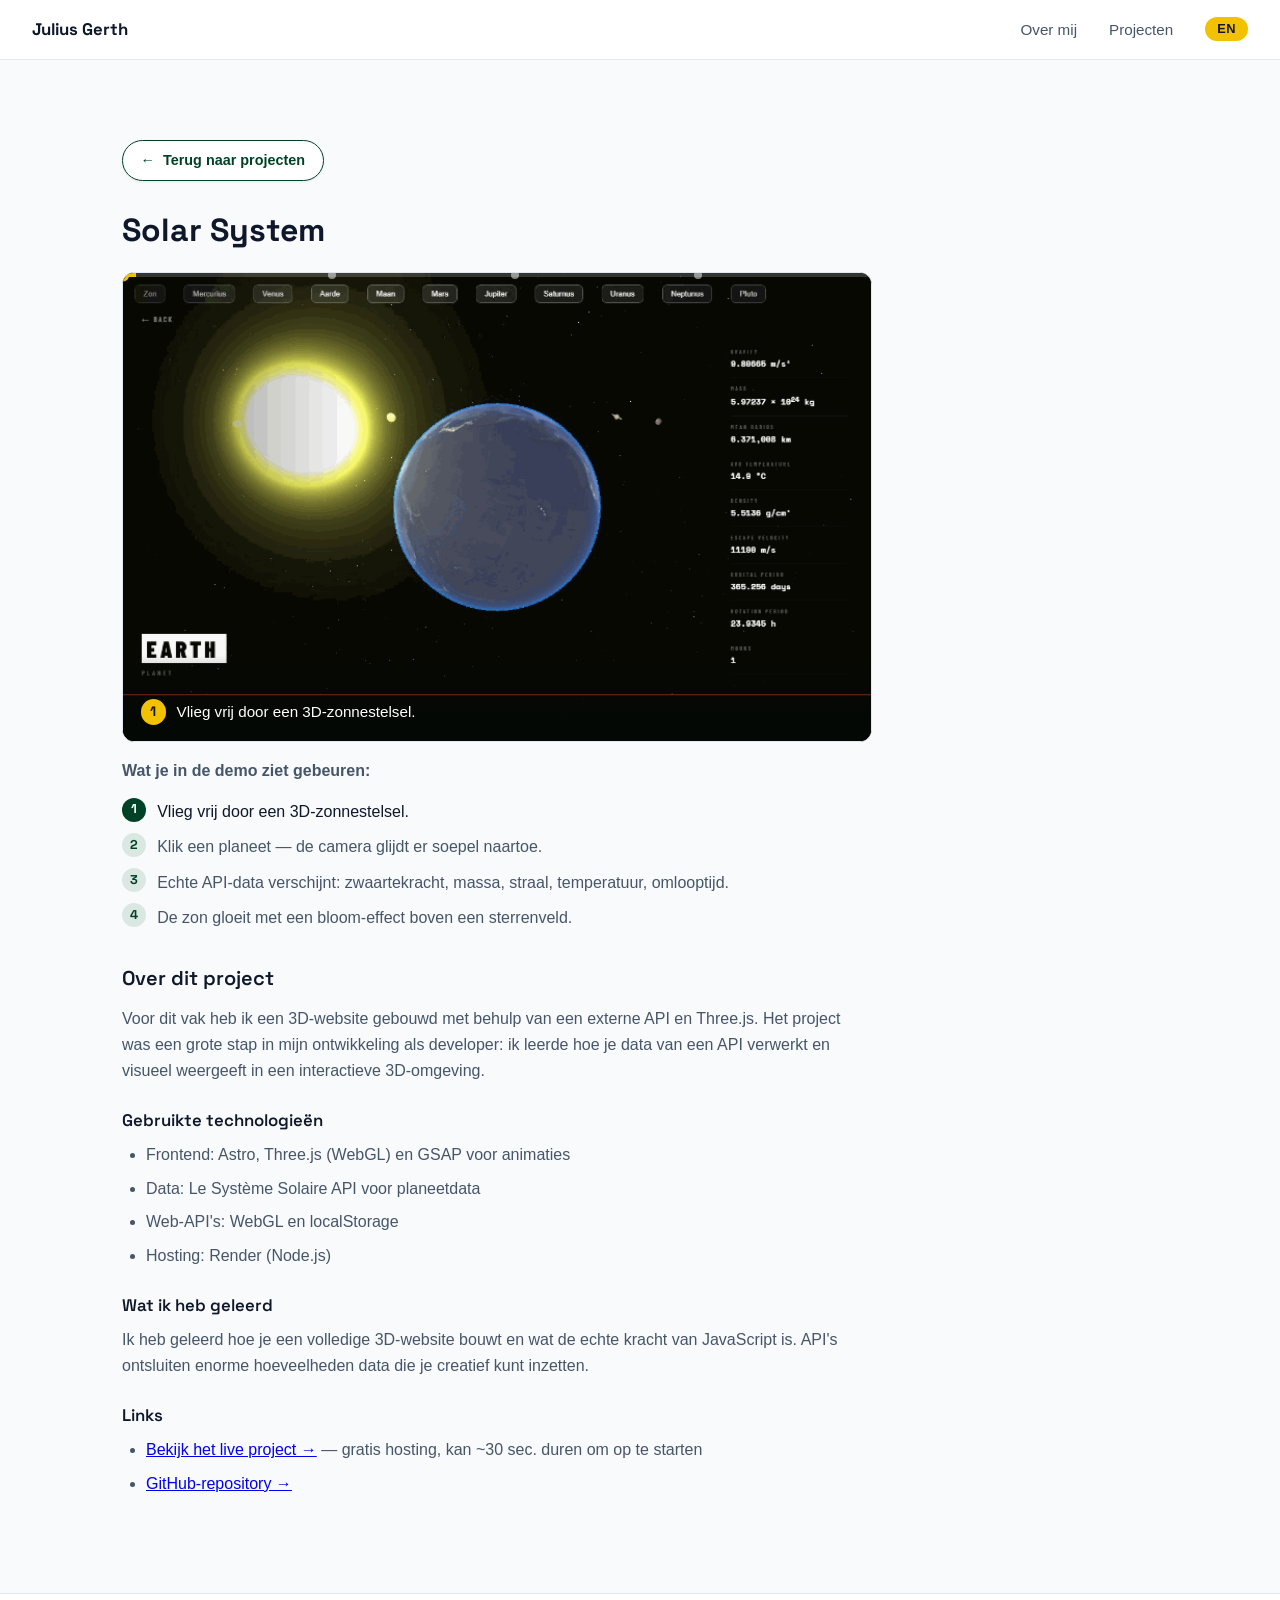
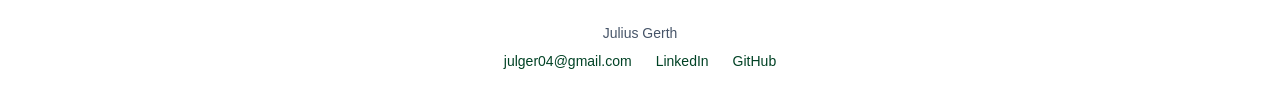
==== commit 5a0710c3: "msg added and dead css removed" ====
--- a/api.html
+++ b/api.html
@@ -126,7 +126,10 @@
 
         <h3>Links</h3>
         <ul>
-          <li><a href="https://solar-julius.onrender.com/" target="_blank"><span data-lang="nl">Bekijk het live project →</span><span data-lang="en">View the live project →</span></a></li>
+          <li>
+            <a href="https://solar-julius.onrender.com/" target="_blank"><span data-lang="nl">Bekijk het live project →</span><span data-lang="en">View the live project →</span></a>
+            <span data-lang="nl"> — gratis hosting, kan ~30 sec. duren om op te starten</span><span data-lang="en"> — free hosting, may take up to ~30 sec. to wake up</span>
+          </li>
           <li><a href="https://github.com/JuliusGerth/API" target="_blank"><span data-lang="nl">GitHub-repository →</span><span data-lang="en">GitHub repository →</span></a></li>
         </ul>
       </div>
--- a/styles.css
+++ b/styles.css
@@ -584,13 +584,13 @@
   height: 3px;
   border-radius: 2px;
   background: linear-gradient(90deg, var(--accent-yellow), var(--accent));
-  transform: scaleX(0);
+  transform: scaleX(1);
   transform-origin: left;
   transition: transform 0.7s ease 0.3s;
 }
 
-.section-heading.is-visible::after {
-  transform: scaleX(1);
+.section-heading.will-reveal::after {
+  transform: scaleX(0);
 }
 
 .project-grid {
@@ -711,15 +711,16 @@
 }
 
 /* ── Scroll reveal ───────────────────────────────── */
+/* Verbergen is opt-in via JS ('will-reveal') en alleen voor wat nog onder de
+   vouw staat. Zonder JS, bij traag laden of een gemiste observer-callback
+   blijft alle content dus gewoon zichtbaar — animatie is puur verrijking. */
 [data-reveal] {
+  transition: opacity 0.65s ease, transform 0.65s ease;
+}
+
+[data-reveal].will-reveal {
   opacity: 0;
   transform: translateY(28px);
-  transition: opacity 0.65s ease, transform 0.65s ease;
-}
-
-[data-reveal].is-visible {
-  opacity: 1;
-  transform: translateY(0);
 }
 
 .project-grid .project-card[data-reveal]:nth-child(2) { transition-delay: 0.08s; }
@@ -813,40 +814,10 @@
   margin: 1rem 0;
 }
 
-.hifi-gallery {
-  display: flex;
-  flex-wrap: wrap;
-  gap: 1.25rem;
-  margin: 1.5rem 0 2rem;
-}
-
-.hifi-gallery figure {
-  flex: 1 1 200px;
-  min-width: 0;
-  margin: 0;
-}
-
-.hifi-gallery img {
-  width: 100%;
-  height: auto;
-  display: block;
-  border-radius: var(--radius);
-  border: 1px solid var(--border);
-  box-shadow: var(--shadow-sm);
-  transition: transform 0.25s, box-shadow 0.25s;
-}
-
-.hifi-gallery figure:hover img {
-  transform: translateY(-4px);
-  box-shadow: var(--shadow-md);
-}
-
-.hifi-gallery figcaption {
-  margin-top: 0.6rem;
-  font-size: 0.8rem;
-  color: var(--text-muted);
-  text-align: center;
-  line-height: 1.4;
+/* Staande foto's niet oprekken tot paginabreedte. */
+.project-detail img.img-portrait {
+  width: auto;
+  max-width: min(100%, 480px);
 }
 
 .back-link {
@@ -965,7 +936,8 @@
     transition-duration: 0.01ms !important;
   }
 
-  [data-reveal] {
+  /* Specifieker dan de will-reveal-verbergregel, zodat dit altijd wint. */
+  [data-reveal].will-reveal {
     opacity: 1;
     transform: none;
   }
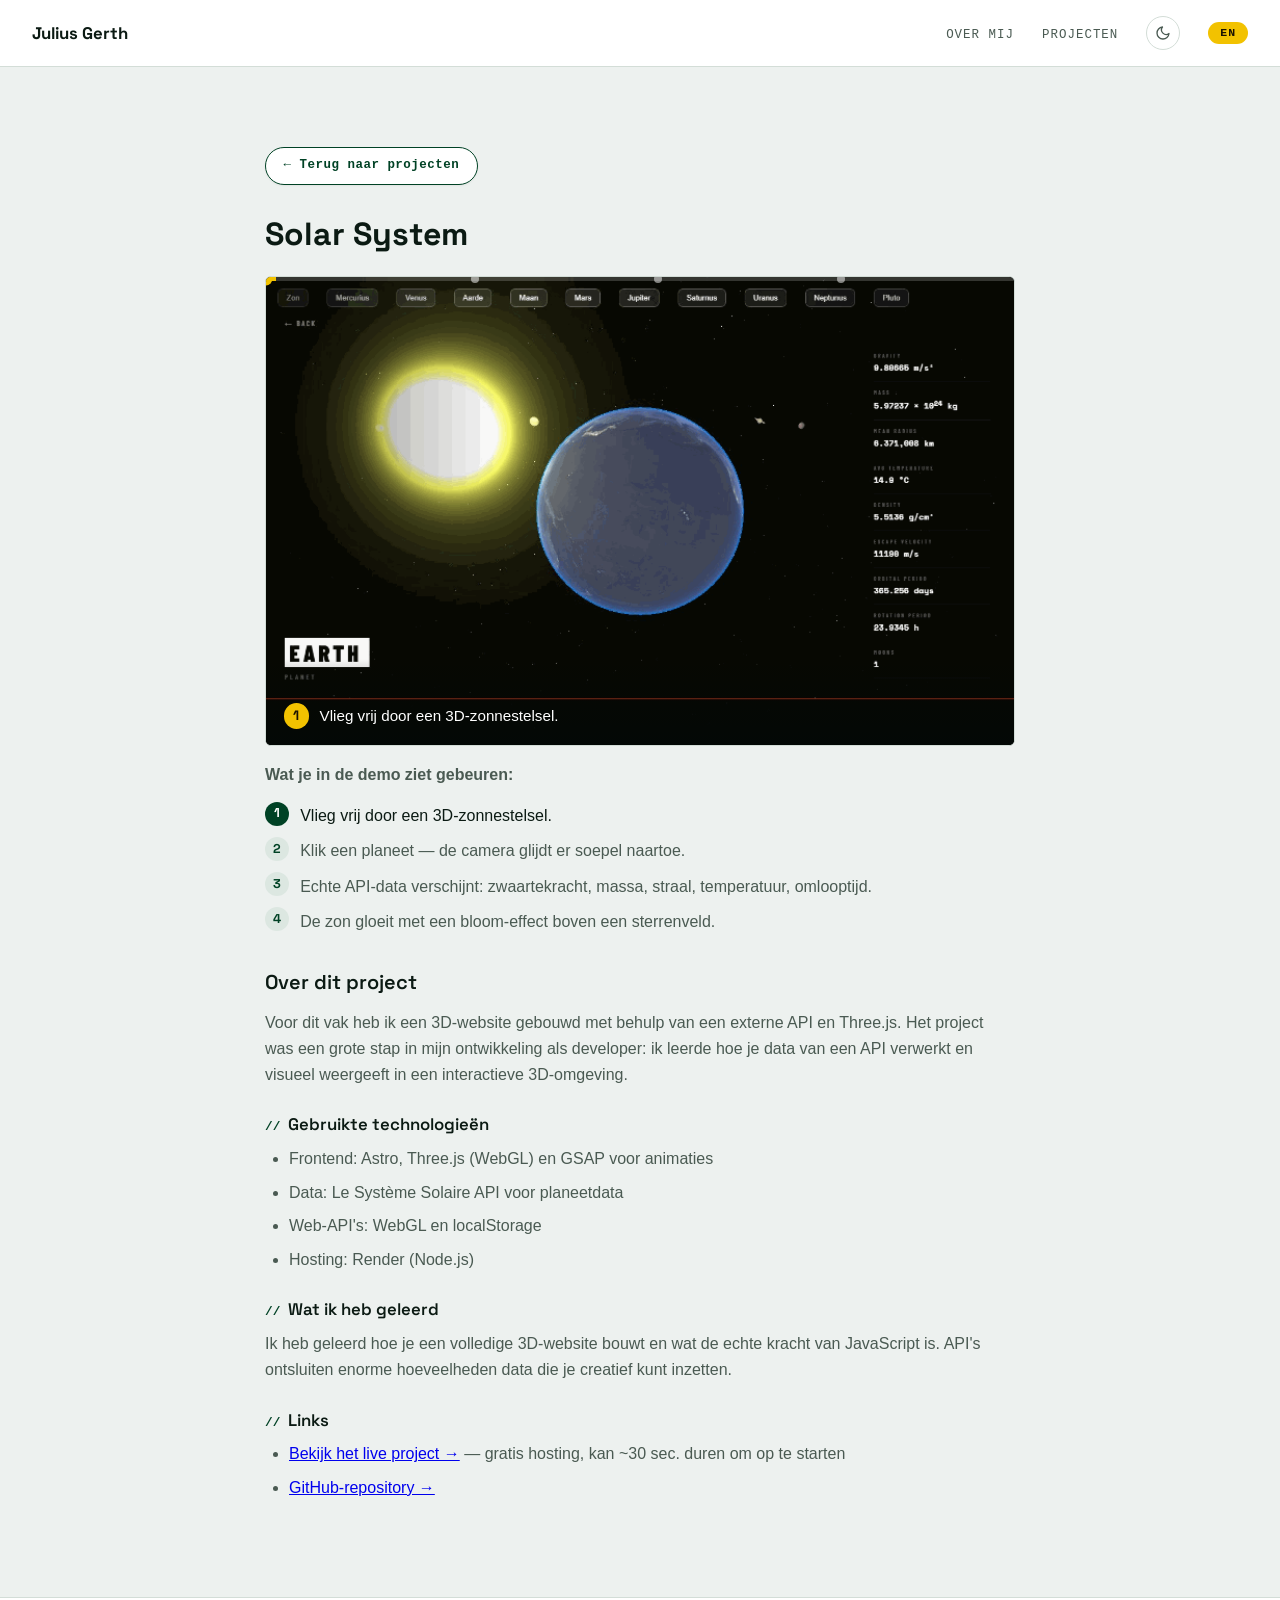
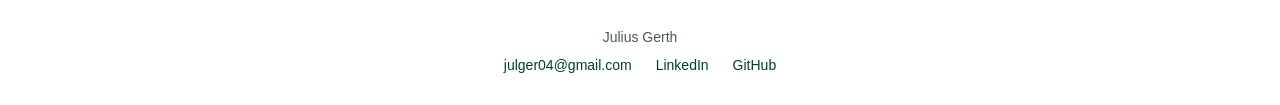
==== commit d6cd01e1: "ligth dark mode improved" ====
--- a/api.html
+++ b/api.html
@@ -29,6 +29,13 @@
       <ul class="nav-links">
         <li><a href="index.html#over-mij"><span data-lang="nl">Over mij</span><span data-lang="en">About</span></a></li>
         <li><a href="index.html#projecten"><span data-lang="nl">Projecten</span><span data-lang="en">Projects</span></a></li>
+        <li class="theme-item">
+          <input type="checkbox" id="theme-switch" class="theme-switch" role="switch" aria-label="Wissel licht of donker thema / Toggle light or dark theme" />
+          <label for="theme-switch" class="theme-toggle" title="Licht / donker">
+            <svg class="icon icon-sun" width="16" height="16" viewBox="0 0 24 24" fill="none" stroke="currentColor" stroke-width="2" stroke-linecap="round" stroke-linejoin="round" aria-hidden="true"><circle cx="12" cy="12" r="4"/><path d="M12 2v2M12 20v2M4.9 4.9l1.4 1.4M17.7 17.7l1.4 1.4M2 12h2M20 12h2M4.9 19.1l1.4-1.4M17.7 6.3l1.4-1.4"/></svg>
+            <svg class="icon icon-moon" width="16" height="16" viewBox="0 0 24 24" fill="none" stroke="currentColor" stroke-width="2" stroke-linecap="round" stroke-linejoin="round" aria-hidden="true"><path d="M21 12.8A9 9 0 1 1 11.2 3 7 7 0 0 0 21 12.8z"/></svg>
+          </label>
+        </li>
         <li class="lang-item">
           <button type="button" class="lang-toggle" aria-label="Switch language / Taal wisselen">
             <span data-lang="nl">EN</span><span data-lang="en">NL</span>
--- a/styles.css
+++ b/styles.css
@@ -7,23 +7,180 @@
   font-display: swap;
 }
 
+/* ────────────────────────────────────────────────────────────
+   Ontwerpconcept "Telemetry": de site als instrumentenpaneel van
+   een design-engineer. Lopende tekst blijft rustige schreefloze
+   letter; labels, meta en getallen krijgen mono + hoofdletters.
+   Goud = de 'actieve / persoonlijk record'-markering.
+   ──────────────────────────────────────────────────────────── */
 :root {
-  --bg: #F8FAFC;
+  --bg: #EDF1EF;
   --surface: #FFFFFF;
-  --text: #0F172A;
-  /* #475569 i.p.v. #64748B: haalt WCAG AAA op wit (7,6:1) en blijft
-     leesbaar op de semi-transparante gescrolde nav boven de groene hero */
-  --text-muted: #475569;
+  --surface-2: #F4F8F6;
+  --text: #0B1A13;
+  /* #4A5A52 haalt WCAG AA ruim op --bg en blijft leesbaar op de nav. */
+  --text-muted: #4A5A52;
   --accent: #004225;
-  --accent-hover: #00301b;
-  --accent-light: #DBE8E1;
+  --accent-hover: #00311B;
+  --accent-light: #DCE7E1;
   --accent-yellow: #F2C200;
   --accent-yellow-soft: #FFE375;
-  --border: #E2E8F0;
+  --border: #D3DDD7;
+  --tick: #A7B7AF;
+  /* Tekstkleur bovenop een accent-vlak (draait mee met het thema). */
+  --on-accent: #FFFFFF;
+  --nav-bg: #FFFFFF;
+  --nav-scrolled: rgba(255, 255, 255, 0.85);
   --font-heading: 'Space Grotesk', -apple-system, BlinkMacSystemFont, 'Segoe UI', Roboto, sans-serif;
-  --shadow-sm: 0 1px 3px rgba(0, 0, 0, 0.08);
-  --shadow-md: 0 4px 12px rgba(0, 0, 0, 0.10);
-  --radius: 12px;
+  --font-mono: ui-monospace, 'Cascadia Code', 'JetBrains Mono', 'SF Mono', 'Segoe UI Mono', Consolas, 'Liberation Mono', monospace;
+  --shadow-sm: 0 1px 2px rgba(11, 26, 19, 0.06);
+  --shadow-md: 0 10px 30px rgba(11, 26, 19, 0.10);
+  --radius: 6px;
+  --radius-sm: 3px;
+
+  /* Hero-instrument bij daglicht (licht thema): pale-groen paneel,
+     groene inkt, groen/goud accenten. Donker thema overschrijft dit. */
+  --hero-bg: linear-gradient(150deg, #E6EFE9 0%, #F3F8F4 52%, #E1EBE4 100%);
+  --hero-border: var(--border);
+  --hero-shadow: var(--shadow-sm);
+  --hero-ink: #0B1A13;
+  --hero-ink-soft: #4A5A52;
+  --hero-name-tail: #0A7D44;
+  --hero-tagline: #004225;
+  --hero-cred: #004225;
+  --hero-bracket: rgba(0, 66, 37, 0.45);
+  --hero-grid: rgba(0, 66, 37, 0.06);
+  --hero-scan: rgba(0, 66, 37, 0.38);
+  --hero-line: var(--border);
+  --hero-link: #004225;
+  --hero-link-hover: #00311B;
+  --hero-dot: #E0A400;
+
+  /* Actief 'OPEN'-veld in de stats-cluster. */
+  --status-bg: #FBF4DA;
+  --status-ink: #7A5C00;
+}
+
+/* ── Donker thema ─────────────────────────────────
+   Native aan het concept: een instrumentenpaneel is 's nachts thuis.
+   Standaard volgt het thema de systeemvoorkeur (prefers-color-scheme).
+   De handmatige wissel verderop (pure CSS via een checkbox + :has(),
+   zónder JavaScript) keert die systeemkeuze om. */
+@media (prefers-color-scheme: dark) {
+  :root {
+    --bg: #0A130E;
+    --surface: #10201A;
+    --surface-2: #152C22;
+    --text: #E7F0EA;
+    --text-muted: #9CB2A7;
+    --accent: #3EC581;
+    --accent-hover: #5DD79A;
+    --accent-light: #16311F;
+    --border: #22392E;
+    --tick: #3B5648;
+    --on-accent: #06140D;
+    --nav-bg: #0C1812;
+    --nav-scrolled: rgba(12, 24, 18, 0.82);
+    --shadow-sm: 0 1px 2px rgba(0, 0, 0, 0.4);
+    --shadow-md: 0 12px 34px rgba(0, 0, 0, 0.55);
+
+    /* Hero-instrument bij nacht (donker thema): night-race HUD. */
+    --hero-bg: linear-gradient(150deg, #06140D 0%, #0A2417 52%, #051810 100%);
+    --hero-border: rgba(255, 215, 0, 0.14);
+    --hero-shadow: none;
+    --hero-ink: #E7F0EA;
+    --hero-ink-soft: rgba(255, 255, 255, 0.74);
+    --hero-name-tail: #FFD700;
+    --hero-tagline: #FFD700;
+    --hero-cred: #FFD84A;
+    --hero-bracket: rgba(242, 194, 0, 0.65);
+    --hero-grid: rgba(255, 255, 255, 0.045);
+    --hero-scan: rgba(242, 194, 0, 0.75);
+    --hero-line: rgba(255, 255, 255, 0.2);
+    --hero-link: #E7F0EA;
+    --hero-link-hover: #FFD700;
+    --hero-dot: #F2C200;
+    --status-bg: rgba(242, 194, 0, 0.07);
+    --status-ink: #F2C200;
+  }
+}
+
+/* Handmatige wissel — puur CSS. Een aangevinkte checkbox (.theme-switch)
+   keert het systeemthema om: licht systeem → donker (dit blok), en
+   donker systeem → licht (het herstelblok hierna). */
+:root:has(.theme-switch:checked) {
+  --bg: #0A130E;
+  --surface: #10201A;
+  --surface-2: #152C22;
+  --text: #E7F0EA;
+  --text-muted: #9CB2A7;
+  --accent: #3EC581;
+  --accent-hover: #5DD79A;
+  --accent-light: #16311F;
+  --border: #22392E;
+  --tick: #3B5648;
+  --on-accent: #06140D;
+  --nav-bg: #0C1812;
+  --nav-scrolled: rgba(12, 24, 18, 0.82);
+  --shadow-sm: 0 1px 2px rgba(0, 0, 0, 0.4);
+  --shadow-md: 0 12px 34px rgba(0, 0, 0, 0.55);
+
+  /* Hero-instrument bij nacht (donker thema): night-race HUD. */
+  --hero-bg: linear-gradient(150deg, #06140D 0%, #0A2417 52%, #051810 100%);
+  --hero-border: rgba(255, 215, 0, 0.14);
+  --hero-shadow: none;
+  --hero-ink: #E7F0EA;
+  --hero-ink-soft: rgba(255, 255, 255, 0.74);
+  --hero-name-tail: #FFD700;
+  --hero-tagline: #FFD700;
+  --hero-cred: #FFD84A;
+  --hero-bracket: rgba(242, 194, 0, 0.65);
+  --hero-grid: rgba(255, 255, 255, 0.045);
+  --hero-scan: rgba(242, 194, 0, 0.75);
+  --hero-line: rgba(255, 255, 255, 0.2);
+  --hero-link: #E7F0EA;
+  --hero-link-hover: #FFD700;
+  --hero-dot: #F2C200;
+  --status-bg: rgba(242, 194, 0, 0.07);
+  --status-ink: #F2C200;
+}
+
+/* Donker systeem + aangevinkt → terug naar het lichte palet (pure CSS invert). */
+@media (prefers-color-scheme: dark) {
+  :root:has(.theme-switch:checked) {
+    --bg: #EDF1EF;
+    --surface: #FFFFFF;
+    --surface-2: #F4F8F6;
+    --text: #0B1A13;
+    --text-muted: #4A5A52;
+    --accent: #004225;
+    --accent-hover: #00311B;
+    --accent-light: #DCE7E1;
+    --border: #D3DDD7;
+    --tick: #A7B7AF;
+    --on-accent: #FFFFFF;
+    --nav-bg: #FFFFFF;
+    --nav-scrolled: rgba(255, 255, 255, 0.85);
+    --shadow-sm: 0 1px 2px rgba(11, 26, 19, 0.06);
+    --shadow-md: 0 10px 30px rgba(11, 26, 19, 0.10);
+    --hero-bg: linear-gradient(150deg, #E6EFE9 0%, #F3F8F4 52%, #E1EBE4 100%);
+    --hero-border: var(--border);
+    --hero-shadow: var(--shadow-sm);
+    --hero-ink: #0B1A13;
+    --hero-ink-soft: #4A5A52;
+    --hero-name-tail: #0A7D44;
+    --hero-tagline: #004225;
+    --hero-cred: #004225;
+    --hero-bracket: rgba(0, 66, 37, 0.45);
+    --hero-grid: rgba(0, 66, 37, 0.06);
+    --hero-scan: rgba(0, 66, 37, 0.38);
+    --hero-line: var(--border);
+    --hero-link: #004225;
+    --hero-link-hover: #00311B;
+    --hero-dot: #E0A400;
+    --status-bg: #FBF4DA;
+    --status-ink: #7A5C00;
+  }
 }
 
 html {
@@ -60,15 +217,28 @@
   font-family: var(--font-heading);
 }
 
+/* Gedeelde mono-'label'-stijl: het handschrift van het instrumentpaneel. */
+.mono-label,
+.hero-eyebrow,
+.stat-label,
+.card-meta,
+.hero-readout dt,
+.nav-links a,
+.section-heading::before {
+  font-family: var(--font-mono);
+  text-transform: uppercase;
+  letter-spacing: 0.08em;
+}
+
 /* ── Skip-link (toetsenbord/screenreader) ────────── */
 .skip-link {
   position: fixed;
   top: -4rem;
   left: 1rem;
   background: var(--accent);
-  color: #fff;
+  color: var(--on-accent);
   padding: 0.6rem 1.1rem;
-  border-radius: 8px;
+  border-radius: var(--radius-sm);
   text-decoration: none;
   font-size: 0.9rem;
   z-index: 200;
@@ -111,7 +281,7 @@
 nav {
   position: sticky;
   top: 0;
-  background: var(--surface);
+  background: var(--nav-bg);
   border-bottom: 1px solid var(--border);
   padding: 1rem 2rem;
   display: flex;
@@ -122,10 +292,10 @@
 }
 
 nav.scrolled {
-  background: rgba(255, 255, 255, 0.85);
+  background: var(--nav-scrolled);
   backdrop-filter: blur(14px);
   -webkit-backdrop-filter: blur(14px);
-  box-shadow: 0 2px 20px rgba(0, 0, 0, 0.07);
+  box-shadow: 0 2px 20px rgba(0, 0, 0, 0.10);
   border-bottom-color: transparent;
 }
 
@@ -143,14 +313,15 @@
 
 .nav-links {
   display: flex;
-  gap: 2rem;
+  align-items: center;
+  gap: 1.75rem;
   list-style: none;
 }
 
 .nav-links a {
   color: var(--text-muted);
   text-decoration: none;
-  font-size: 0.95rem;
+  font-size: 0.78rem;
   transition: color 0.2s;
   position: relative;
   padding-bottom: 2px;
@@ -185,11 +356,11 @@
 }
 
 .lang-toggle {
-  font-family: inherit;
-  font-size: 0.8rem;
+  font-family: var(--font-mono);
+  font-size: 0.72rem;
   font-weight: 700;
-  letter-spacing: 0.04em;
-  color: var(--text);
+  letter-spacing: 0.08em;
+  color: #1a1200;
   background: var(--accent-yellow);
   border: none;
   border-radius: 999px;
@@ -202,6 +373,73 @@
 .lang-toggle:hover { filter: brightness(0.95); }
 .lang-toggle:active { transform: scale(0.94); }
 
+/* ── Theme toggle (licht / donker) — puur CSS ──────
+   Een verborgen checkbox (.theme-switch) + een label als knop. :has()
+   leest de checkbox en keert het thema om. Geen JavaScript nodig. */
+.nav-links .theme-item {
+  display: flex;
+  align-items: center;
+  position: relative;
+}
+
+/* De checkbox is onzichtbaar maar blijft focusbaar met het toetsenbord. */
+.theme-switch {
+  position: absolute;
+  width: 1px;
+  height: 1px;
+  margin: 0;
+  opacity: 0;
+  pointer-events: none;
+}
+
+.theme-toggle {
+  display: inline-flex;
+  align-items: center;
+  justify-content: center;
+  width: 34px;
+  height: 34px;
+  padding: 0;
+  color: var(--text-muted);
+  background: transparent;
+  border: 1px solid var(--border);
+  border-radius: 999px;
+  cursor: pointer;
+  transition: color 0.2s, border-color 0.2s, background 0.2s, transform 0.1s;
+}
+
+.theme-toggle:hover {
+  color: var(--accent);
+  border-color: var(--accent);
+  background: var(--surface-2);
+}
+
+.theme-toggle:active { transform: scale(0.94); }
+
+/* Focus-ring op het label wanneer de verborgen checkbox focus krijgt. */
+.theme-switch:focus-visible + .theme-toggle {
+  outline: 2px solid var(--accent);
+  outline-offset: 3px;
+}
+
+.theme-toggle .icon { display: block; }
+
+/* Toon het pictogram van het thema waarnaar de knop wisselt: maan in licht
+   (klik = donker), zon in donker (klik = licht). Zelfde invert-logica als de
+   tokens, zodat het icoon altijd het effectieve thema toont — puur CSS. */
+.theme-toggle .icon-sun { display: none; }
+.theme-toggle .icon-moon { display: block; }
+
+:root:has(.theme-switch:checked) .theme-toggle .icon-sun { display: block; }
+:root:has(.theme-switch:checked) .theme-toggle .icon-moon { display: none; }
+
+@media (prefers-color-scheme: dark) {
+  .theme-toggle .icon-sun { display: block; }
+  .theme-toggle .icon-moon { display: none; }
+
+  :root:has(.theme-switch:checked) .theme-toggle .icon-sun { display: none; }
+  :root:has(.theme-switch:checked) .theme-toggle .icon-moon { display: block; }
+}
+
 /* ── Main layout ─────────────────────────────────── */
 main {
   flex: 1;
@@ -211,77 +449,93 @@
   padding: 2rem;
 }
 
-/* ── Hero ────────────────────────────────────────── */
+/* ── Hero: instrumentenpaneel ────────────────────── */
+/* Twee gezichten van hetzelfde instrument: 'night-race HUD' (donker) en
+   'daylight pit-wall readout' (licht). Alle kleuren via --hero-*-tokens,
+   zodat het hero-paneel met het thema meewisselt. */
 .hero {
   position: relative;
   overflow: hidden;
-  padding: 4rem 0 3rem;
-  background: linear-gradient(135deg, #002d19 0%, #004225 55%, #00582f 100%);
+  padding: 2.75rem 2.5rem 2.5rem;
+  background: var(--hero-bg);
+  border: 1px solid var(--hero-border);
   border-radius: var(--radius);
-}
-
+  box-shadow: var(--hero-shadow);
+}
+
+/* Fijn meetraster + goud sweep-lijntje; volgen samen subtiel de muis (script.js). */
 .hero-bg {
   position: absolute;
-  inset: 0;
+  inset: -1px;
   pointer-events: none;
   z-index: 0;
   transition: transform 0.3s ease-out;
 }
 
-.blob {
+.hero-grid {
   position: absolute;
-  border-radius: 50%;
-  filter: blur(80px);
-  opacity: 0.45;
-}
-
-.blob-1 {
-  width: 520px;
-  height: 520px;
-  background: radial-gradient(circle, #fbe44d, #f2c200);
-  top: -200px;
-  right: -120px;
-  animation: blob-float 11s ease-in-out infinite;
-}
-
-.blob-2 {
-  width: 380px;
-  height: 380px;
-  background: radial-gradient(circle, #0a7d44, #00502c);
-  bottom: -100px;
-  left: -80px;
-  animation: blob-float 14s ease-in-out infinite reverse;
-}
-
-.blob-3 {
-  width: 300px;
-  height: 300px;
-  background: radial-gradient(circle, #ffd700, #d4a800);
-  bottom: -120px;
-  right: 22%;
-  opacity: 0.30;
-  animation: blob-float 13s ease-in-out infinite;
-}
-
-@keyframes blob-float {
-  0%, 100% { transform: translate(0, 0) scale(1); }
-  33%       { transform: translate(28px, -20px) scale(1.06); }
-  66%       { transform: translate(-18px, 16px) scale(0.94); }
+  inset: 0;
+  background-image:
+    linear-gradient(var(--hero-grid) 1px, transparent 1px),
+    linear-gradient(90deg, var(--hero-grid) 1px, transparent 1px);
+  background-size: 46px 46px;
+  -webkit-mask-image: radial-gradient(120% 90% at 15% 0%, #000 35%, transparent 78%);
+  mask-image: radial-gradient(120% 90% at 15% 0%, #000 35%, transparent 78%);
+}
+
+.hero-scan {
+  position: absolute;
+  left: 0;
+  right: 0;
+  top: -2px;
+  height: 2px;
+  background: linear-gradient(90deg, transparent, var(--hero-scan), transparent);
+  opacity: 0;
+  animation: hero-scan 2.6s ease-out 0.35s 1 both;
+}
+
+@keyframes hero-scan {
+  0%   { transform: translateY(0); opacity: 0; }
+  9%   { opacity: 0.9; }
+  90%  { opacity: 0.9; }
+  100% { transform: translateY(460px); opacity: 0; }
 }
 
 .hero-inner {
-  display: flex;
+  display: grid;
+  grid-template-columns: auto 1fr auto;
   align-items: center;
-  gap: 3rem;
+  gap: 2.5rem;
   position: relative;
   z-index: 1;
-  padding-left: 3rem;
-}
+}
+
+/* Foto als 'credential': hoekmarkeringen + mono-onderschrift. */
+.hero-plate {
+  position: relative;
+  display: flex;
+  flex-direction: column;
+  align-items: center;
+  gap: 0.6rem;
+  padding: 0.7rem;
+}
+
+.hero-plate::before,
+.hero-plate::after {
+  content: '';
+  position: absolute;
+  width: 16px;
+  height: 16px;
+  border: 2px solid var(--hero-bracket);
+}
+
+.hero-plate::before { top: 0; left: 0; border-right: 0; border-bottom: 0; }
+.hero-plate::after  { bottom: 0; right: 0; border-left: 0; border-top: 0; }
 
 .hero-photo {
-  width: 160px;
-  height: 160px;
-  border-radius: 50%;
+  width: 150px;
+  height: 150px;
+  border-radius: var(--radius-sm);
   object-fit: cover;
   flex-shrink: 0;
   box-shadow: var(--shadow-md);
@@ -292,35 +546,60 @@
 }
 
 .hero-photo:hover {
-  transform: scale(1.05) rotate(-2deg);
-  box-shadow: 0 10px 32px rgba(0, 0, 0, 0.35);
+  transform: scale(1.04);
+  box-shadow: 0 10px 32px rgba(0, 0, 0, 0.45);
 }
 
 @keyframes photo-enter {
-  from { opacity: 0; transform: scale(0.85); }
+  from { opacity: 0; transform: scale(0.9); }
   to   { opacity: 1; transform: scale(1); }
+}
+
+.hero-cred {
+  font-family: var(--font-mono);
+  font-size: 0.66rem;
+  letter-spacing: 0.12em;
+  color: var(--hero-cred);
 }
 
 .hero-content {
   animation: content-enter 0.8s ease 0.25s both;
+  min-width: 0;
 }
 
 @keyframes content-enter {
-  from { opacity: 0; transform: translateX(20px); }
+  from { opacity: 0; transform: translateX(16px); }
   to   { opacity: 1; transform: translateX(0); }
 }
 
+.hero-eyebrow {
+  display: inline-flex;
+  align-items: center;
+  gap: 0.55rem;
+  font-size: 0.68rem;
+  color: var(--hero-ink-soft);
+  margin-bottom: 0.75rem;
+}
+
+.hero-eyebrow::before {
+  content: '';
+  width: 26px;
+  height: 1px;
+  background: var(--hero-bracket);
+}
+
 .hero-content h1 {
-  font-size: clamp(2.6rem, 5.5vw, 3.6rem);
+  font-size: clamp(2.5rem, 5.2vw, 3.5rem);
   font-weight: 700;
-  line-height: 1.15;
+  line-height: 1.12;
   margin-bottom: 0.3rem;
-  color: #ffffff;
+  color: var(--hero-ink);
 }
 
 /* Letter-voor-letter entrance, volledig in CSS.
-   Elke letter heeft in de HTML een --i; die stuurt de delay
-   én de kleur (wit -> goud over de hele naam). */
+   Elke letter heeft in de HTML een --i; die stuurt de delay én de kleur:
+   een verloop van inkt naar het accent over de hele naam (donker: wit→goud,
+   licht: inkt→groen), via de --hero-*-tokens. */
 .hero-content h1 .word {
   display: inline-block;
 }
@@ -329,7 +608,7 @@
   display: inline-block;
   animation: letter-in 0.6s cubic-bezier(0.22, 1, 0.36, 1) both;
   animation-delay: calc(0.2s + var(--i) * 0.045s);
-  color: color-mix(in srgb, #ffd700 calc(var(--i) * 10%), #ffffff);
+  color: color-mix(in srgb, var(--hero-name-tail) calc(var(--i) * 10%), var(--hero-ink));
 }
 
 @keyframes letter-in {
@@ -340,10 +619,12 @@
 /* Roterende tagline, volledig in CSS: verticale carrousel.
    Laatste item is een kopie van het eerste voor een naadloze loop. */
 .hero-tagline {
-  font-size: 1.05rem;
-  color: #ffd700;
+  font-family: var(--font-mono);
+  font-size: 0.95rem;
+  letter-spacing: 0.02em;
+  color: var(--hero-tagline);
   font-weight: 600;
-  margin-bottom: 0.75rem;
+  margin-bottom: 0.85rem;
   height: 1.7em;
   overflow: hidden;
 }
@@ -368,55 +649,70 @@
 }
 
 .hero-desc {
-  color: rgba(255, 255, 255, 0.82);
-  margin-bottom: 1.25rem;
-}
-
-.hero-info {
+  color: var(--hero-ink);
+  max-width: 42ch;
+  margin-bottom: 0;
+}
+
+/* Mono-uitleeskolom: STATUS / FOCUS / LOCATIE / CONTACT. */
+.hero-readout {
+  display: grid;
+  gap: 0.85rem;
+  align-content: center;
+  padding-left: 1.75rem;
+  border-left: 1px solid var(--hero-line);
+  animation: content-enter 0.8s ease 0.4s both;
+}
+
+.hero-readout > div {
+  display: grid;
+  gap: 0.15rem;
+}
+
+.hero-readout dt {
+  font-size: 0.64rem;
+  color: var(--hero-ink-soft);
+}
+
+.hero-readout dd {
+  font-family: var(--font-mono);
+  font-size: 0.82rem;
+  color: var(--hero-ink);
   display: flex;
-  flex-wrap: wrap;
-  gap: 0.5rem;
-  list-style: none;
-}
-
-.hero-info li {
-  background: rgba(255, 255, 255, 0.10);
-  color: #f5f5dc;
-  font-size: 0.82rem;
-  padding: 0.25rem 0.75rem;
-  border-radius: 99px;
-  border: 1px solid rgba(255, 215, 0, 0.35);
-  transition: background 0.2s, transform 0.2s;
-}
-
-.hero-info li:hover {
-  background: rgba(255, 215, 0, 0.18);
-  transform: translateY(-1px);
-}
-
-.hero-info li.hero-badge {
-  background: var(--accent-yellow);
-  color: #002d19;
-  font-weight: 700;
-  border-color: transparent;
-  animation: badge-pulse 2.5s ease-out infinite;
-}
-
-@keyframes badge-pulse {
+  align-items: center;
+  gap: 0.45rem;
+}
+
+.hero-readout a {
+  color: var(--hero-link);
+  text-decoration: none;
+  transition: color 0.2s;
+}
+
+.hero-readout a:hover { color: var(--hero-link-hover); }
+
+.hero-readout .status-dot {
+  width: 8px;
+  height: 8px;
+  border-radius: 50%;
+  background: var(--hero-dot);
+  flex: none;
+  box-shadow: 0 0 0 0 rgba(242, 194, 0, 0.55);
+  animation: status-pulse 2.4s ease-out infinite;
+}
+
+@keyframes status-pulse {
   0%   { box-shadow: 0 0 0 0 rgba(242, 194, 0, 0.55); }
-  70%  { box-shadow: 0 0 0 10px rgba(242, 194, 0, 0); }
+  70%  { box-shadow: 0 0 0 8px rgba(242, 194, 0, 0); }
   100% { box-shadow: 0 0 0 0 rgba(242, 194, 0, 0); }
 }
 
-.hero-info li.hero-badge:hover {
-  background: var(--accent-yellow-soft);
-}
-
-/* ── Stats strip ─────────────────────────────────── */
+/* ── Stats: uitleescluster ───────────────────────── */
 .stats-strip {
-  display: flex;
+  display: grid;
+  grid-template-columns: repeat(4, 1fr);
   gap: 0;
-  margin-bottom: 2rem;
+  margin: 2rem 0;
   background: var(--surface);
   border: 1px solid var(--border);
   border-radius: var(--radius);
@@ -425,11 +721,11 @@
 }
 
 .stat {
-  flex: 1;
   display: flex;
   flex-direction: column;
   align-items: center;
-  padding: 1.5rem 1rem;
+  gap: 0.35rem;
+  padding: 1.4rem 1rem;
   text-align: center;
   border-right: 1px solid var(--border);
   transition: background 0.2s;
@@ -440,24 +736,38 @@
 }
 
 .stat:hover {
-  background: var(--accent-light);
-}
-
-.stat-number {
+  background: var(--surface-2);
+}
+
+.stat-number,
+.stat-value {
   font-size: 2rem;
   font-weight: 700;
   line-height: 1;
+  font-family: var(--font-heading);
   background: linear-gradient(135deg, var(--accent), #0a7d44);
   -webkit-background-clip: text;
   -webkit-text-fill-color: transparent;
   background-clip: text;
 }
 
+/* Actief 'OPEN'-veld: subtiele tint op de cel markeert 'm als de actieve
+   readout; de waarde krijgt een leesbare accentkleur (goud-op-wit zou zakken
+   qua contrast, dus donker goud in licht, helder goud in donker). */
+.stat--status {
+  background: var(--status-bg);
+}
+
+.stat--status .stat-value {
+  background: none;
+  -webkit-text-fill-color: initial;
+  color: var(--status-ink);
+  letter-spacing: 0.04em;
+}
+
 .stat-label {
-  font-size: 0.8rem;
+  font-size: 0.64rem;
   color: var(--text-muted);
-  margin-top: 0.4rem;
-  font-weight: 500;
 }
 
 /* ── Cards ───────────────────────────────────────── */
@@ -490,8 +800,8 @@
   margin-top: 1.5rem;
   padding: 1.25rem 1.5rem;
   background: var(--accent-light);
-  border-left: 4px solid var(--accent-yellow);
-  border-radius: 8px;
+  border-left: 3px solid var(--accent-yellow);
+  border-radius: var(--radius-sm);
 }
 
 .stage-callout p {
@@ -511,19 +821,21 @@
 
 /* ── Button ──────────────────────────────────────── */
 .btn {
-  display: inline-block;
+  display: inline-flex;
+  align-items: center;
+  gap: 0.4rem;
   margin-top: 1.25rem;
   padding: 0.65rem 1.4rem;
   background: var(--accent);
-  color: #fff;
-  border-radius: 8px;
+  color: var(--on-accent);
+  border-radius: var(--radius-sm);
   text-decoration: none;
   font-size: 0.9rem;
-  font-weight: 500;
-  border: none;
+  font-weight: 600;
+  border: 1px solid var(--accent);
   cursor: pointer;
   font-family: inherit;
-  transition: background 0.2s, transform 0.15s, box-shadow 0.2s;
+  transition: background 0.2s, transform 0.15s, box-shadow 0.2s, color 0.2s;
   position: relative;
   overflow: hidden;
 }
@@ -549,13 +861,26 @@
 
 .btn:hover {
   background: var(--accent-hover);
+  border-color: var(--accent-hover);
   transform: translateY(-1px);
-  box-shadow: 0 4px 12px rgba(0, 66, 37, 0.4);
+  box-shadow: 0 4px 12px rgba(0, 66, 37, 0.35);
 }
 
 .btn:active {
   transform: translateY(0);
   box-shadow: none;
+}
+
+/* Secundaire actie: contour i.p.v. vlak — duidelijke hiërarchie. */
+.btn--ghost {
+  background: transparent;
+  color: var(--accent);
+  border-color: var(--accent);
+}
+
+.btn--ghost:hover {
+  background: var(--accent);
+  color: var(--on-accent);
 }
 
 /* ── Focus styles ────────────────────────────────── */
@@ -566,13 +891,24 @@
 }
 
 /* ── Projects section ────────────────────────────── */
+/* Sectiekop met 'sector'-markering (S2 /) en meetlijn eronder. */
 .section-heading {
   font-size: 1.35rem;
   font-weight: 700;
   margin-bottom: 1.25rem;
-  display: inline-block;
+  display: inline-flex;
+  align-items: baseline;
+  gap: 0.6rem;
   padding-bottom: 0.5rem;
   position: relative;
+}
+
+.section-heading::before {
+  content: 'S2 /';
+  font-size: 0.7rem;
+  font-weight: 600;
+  color: var(--accent);
+  align-self: center;
 }
 
 .section-heading::after {
@@ -607,10 +943,11 @@
   border-radius: var(--radius);
   overflow: hidden;
   box-shadow: var(--shadow-sm);
-  transition: box-shadow 0.25s, transform 0.25s;
+  transition: box-shadow 0.25s, transform 0.25s, border-color 0.25s;
   position: relative;
 }
 
+/* Timing-balk: vult bij hover van links, als een sectortijd. */
 .project-card::after {
   content: '';
   position: absolute;
@@ -621,7 +958,8 @@
   background: linear-gradient(90deg, var(--accent), var(--accent-yellow));
   transform: scaleX(0);
   transform-origin: left;
-  transition: transform 0.3s ease;
+  transition: transform 0.35s ease;
+  z-index: 2;
 }
 
 .project-card:hover::after {
@@ -631,6 +969,7 @@
 .project-card:hover {
   box-shadow: var(--shadow-md);
   transform: translateY(-4px);
+  border-color: color-mix(in srgb, var(--accent) 40%, var(--border));
 }
 
 .project-card-link {
@@ -662,9 +1001,11 @@
   display: flex;
   align-items: center;
   justify-content: center;
+  font-family: var(--font-mono);
   font-weight: 600;
-  font-size: 0.95rem;
-  letter-spacing: 0.03em;
+  font-size: 0.9rem;
+  letter-spacing: 0.06em;
+  text-transform: uppercase;
   transition: background 0.3s;
 }
 
@@ -682,12 +1023,21 @@
 .project-card-body h3 {
   font-size: 1rem;
   font-weight: 600;
-  margin-bottom: 0.5rem;
+  margin-bottom: 0.4rem;
   transition: color 0.2s;
 }
 
 .project-card:hover .project-card-body h3 {
   color: var(--accent);
+}
+
+/* Mono meta-regel: rol · stack · discipline. */
+.card-meta {
+  font-size: 0.64rem;
+  color: var(--text-muted);
+  margin-bottom: 0.7rem;
+  padding-bottom: 0.7rem;
+  border-bottom: 1px dashed var(--border);
 }
 
 .project-card-body p {
@@ -701,7 +1051,7 @@
 .project-card-link-text {
   font-size: 0.85rem;
   color: var(--accent);
-  font-weight: 500;
+  font-weight: 600;
   display: inline-block;
   transition: transform 0.25s ease;
 }
@@ -738,9 +1088,9 @@
   width: 44px;
   height: 44px;
   background: var(--accent);
-  color: white;
+  color: var(--on-accent);
   border: none;
-  border-radius: 50%;
+  border-radius: var(--radius-sm);
   font-size: 1.1rem;
   cursor: pointer;
   opacity: 0;
@@ -769,6 +1119,7 @@
 /* ── Project detail pages ────────────────────────── */
 .project-detail {
   max-width: 750px;
+  margin: 0 auto;
   padding: 3rem 0;
 }
 
@@ -784,11 +1135,22 @@
   margin: 2rem 0 0.75rem;
 }
 
+/* Mono 'sector'-markering vóór elke tussenkop op detailpagina's. */
 .project-detail h3 {
   font-size: 1.05rem;
   font-weight: 600;
   margin: 1.5rem 0 0.5rem;
   color: var(--text);
+  display: flex;
+  align-items: baseline;
+  gap: 0.5rem;
+}
+
+.project-detail h3::before {
+  content: '//';
+  font-family: var(--font-mono);
+  font-size: 0.8rem;
+  color: var(--accent);
 }
 
 .project-detail p {
@@ -830,7 +1192,9 @@
   border-radius: 999px;
   color: var(--accent);
   text-decoration: none;
-  font-size: 0.9rem;
+  font-family: var(--font-mono);
+  font-size: 0.78rem;
+  letter-spacing: 0.04em;
   font-weight: 600;
   margin-bottom: 1.5rem;
   box-shadow: var(--shadow-sm);
@@ -843,7 +1207,7 @@
 
 .back-link:hover {
   background: var(--accent);
-  color: #fff;
+  color: var(--on-accent);
   box-shadow: var(--shadow-md);
   transform: translateX(-2px);
 }
@@ -883,20 +1247,46 @@
 }
 
 /* ── Responsive ──────────────────────────────────── */
+@media (max-width: 900px) {
+  .hero-inner {
+    grid-template-columns: auto 1fr;
+    gap: 1.75rem;
+  }
+
+  /* Uitleeskolom onder de naam i.p.v. ernaast. */
+  .hero-readout {
+    grid-column: 1 / -1;
+    grid-template-columns: repeat(2, 1fr);
+    padding-left: 0;
+    padding-top: 1.25rem;
+    border-left: 0;
+    border-top: 1px solid rgba(255, 255, 255, 0.12);
+  }
+}
+
 @media (max-width: 768px) {
+  .hero {
+    padding: 2rem 1.5rem;
+  }
+
   .hero-inner {
-    flex-direction: column;
+    grid-template-columns: 1fr;
     text-align: center;
-    padding: 2.5rem 0 2rem;
+    justify-items: center;
     gap: 1.5rem;
   }
 
-  .hero-info {
-    justify-content: center;
+  .hero-eyebrow { justify-content: center; }
+
+  .hero-desc { margin-left: auto; margin-right: auto; }
+
+  .hero-readout {
+    text-align: left;
+    justify-items: start;
   }
 
   .nav-links {
-    gap: 1.25rem;
+    gap: 1.1rem;
   }
 
   main {
@@ -908,13 +1298,15 @@
   }
 
   .stats-strip {
-    flex-wrap: wrap;
-  }
-
-  .stat {
-    flex: 1 0 calc(33% - 1rem);
-    min-width: 80px;
-  }
+    grid-template-columns: repeat(2, 1fr);
+  }
+
+  /* Onderste rij geen dubbele rand. */
+  .stat:nth-child(3),
+  .stat:nth-child(4) { border-bottom: none; }
+  .stat:nth-child(even) { border-right: none; }
+  .stat:nth-child(1),
+  .stat:nth-child(2) { border-bottom: 1px solid var(--border); }
 
   .back-top {
     bottom: 1.25rem;
@@ -1121,7 +1513,7 @@
 
 .demo-beats li.is-active::before {
   background: var(--accent);
-  color: #fff;
+  color: var(--on-accent);
 }
 
 /* ── Live 'probeer het zelf'-demo (Browser Tech) ───── */
@@ -1133,7 +1525,7 @@
 .demo.is-live .demo-beats li.is-done::before {
   content: '✓';
   background: var(--accent);
-  color: #fff;
+  color: var(--on-accent);
   animation: demoBeatPop 0.25s ease;
 }
 
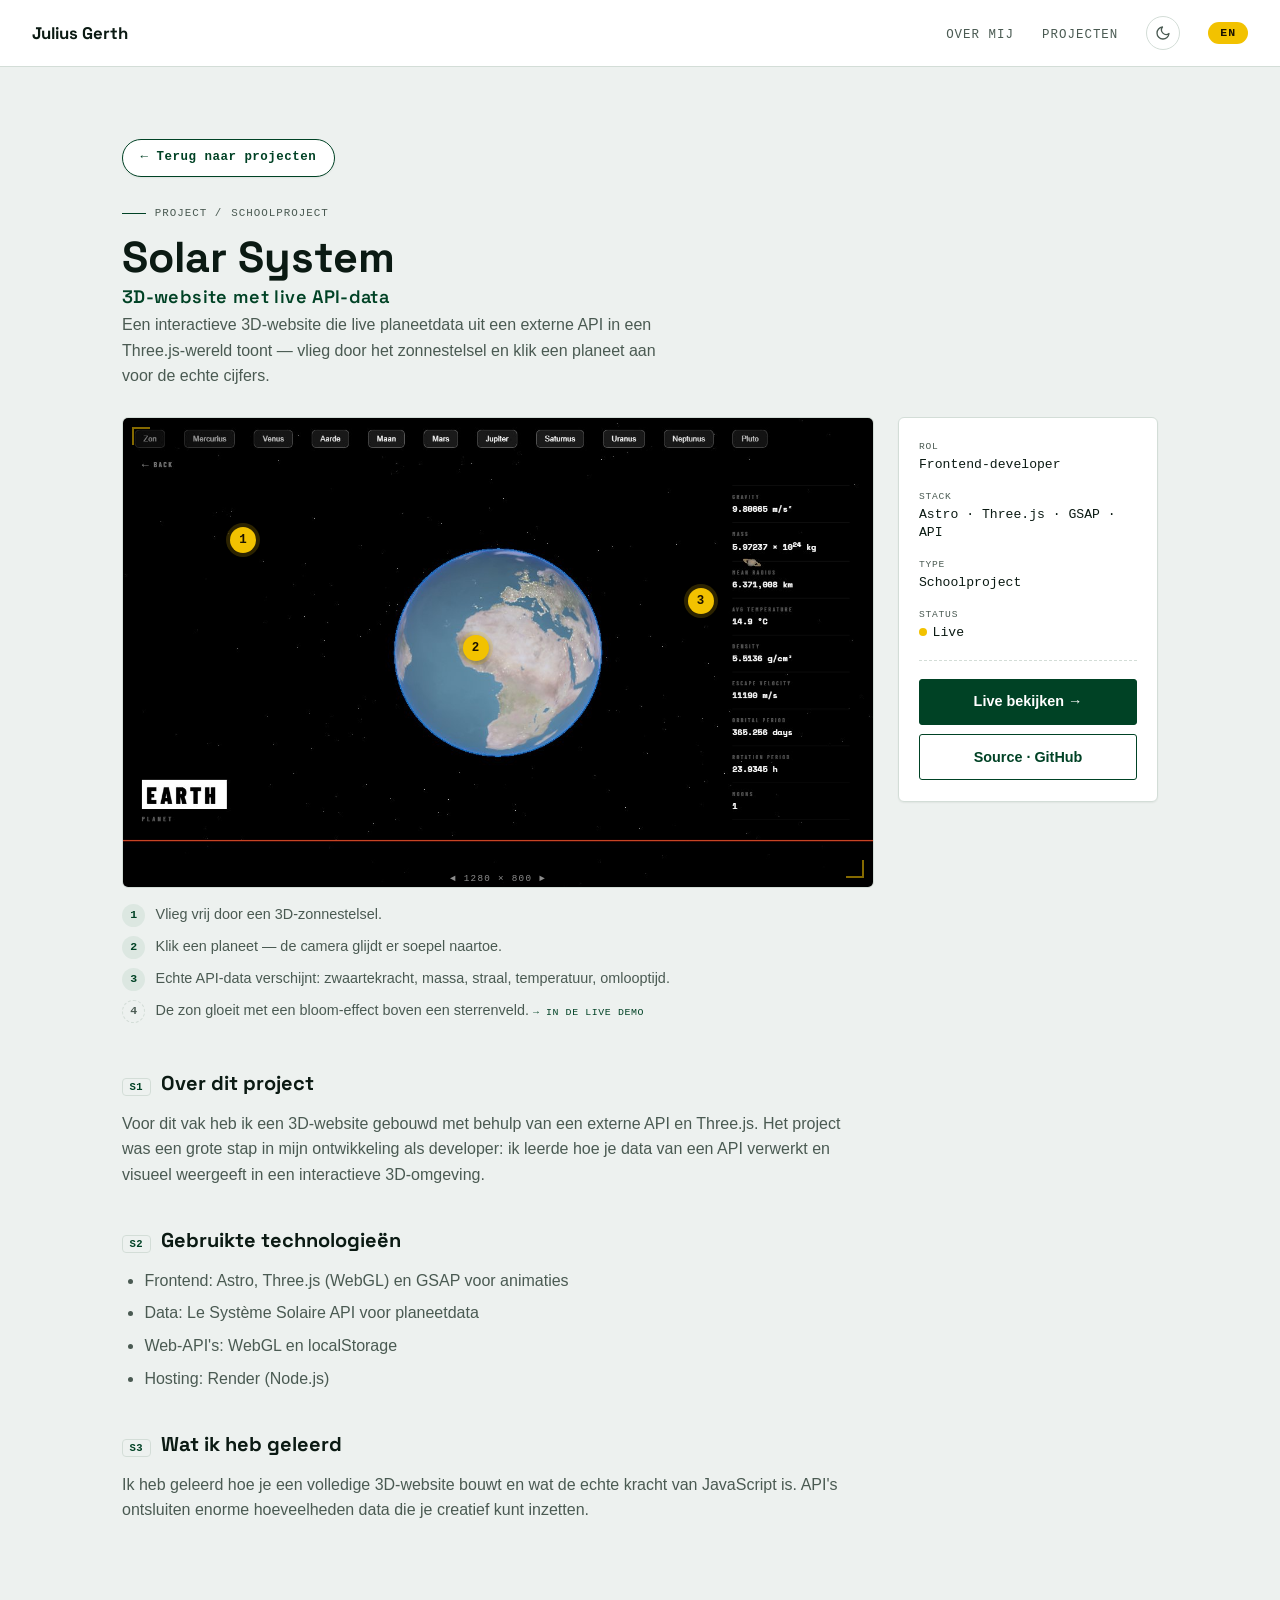
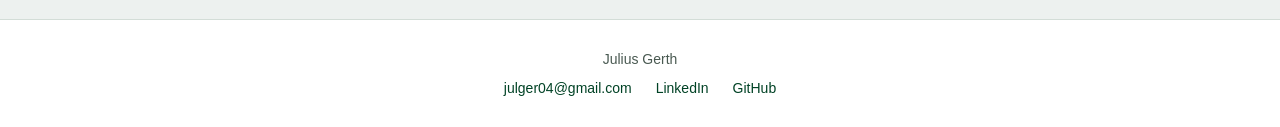
==== commit 96118f74: "project detail page updated" ====
--- a/api.html
+++ b/api.html
@@ -20,7 +20,6 @@
     <meta property="og:image" content="https://juliusgerth.github.io/portfolio_julius_Gerth/img/apisolar.jpg" />
     <link rel="stylesheet" href="styles.css" />
     <script src="lang.js"></script>
-    <script src="demo-narrate.js" defer></script>
   </head>
   <body>
     <a class="skip-link" href="#main"><span data-lang="nl">Naar inhoud</span><span data-lang="en">Skip to content</span></a>
@@ -31,6 +30,7 @@
         <li><a href="index.html#projecten"><span data-lang="nl">Projecten</span><span data-lang="en">Projects</span></a></li>
         <li class="theme-item">
           <input type="checkbox" id="theme-switch" class="theme-switch" role="switch" aria-label="Wissel licht of donker thema / Toggle light or dark theme" />
+          <script>(function(){var s=document.getElementById("theme-switch");if(!s)return;try{if(localStorage.getItem("theme-switch")==="1")s.checked=true;}catch(e){}s.addEventListener("change",function(){try{localStorage.setItem("theme-switch",s.checked?"1":"0");}catch(e){}});})();</script>
           <label for="theme-switch" class="theme-toggle" title="Licht / donker">
             <svg class="icon icon-sun" width="16" height="16" viewBox="0 0 24 24" fill="none" stroke="currentColor" stroke-width="2" stroke-linecap="round" stroke-linejoin="round" aria-hidden="true"><circle cx="12" cy="12" r="4"/><path d="M12 2v2M12 20v2M4.9 4.9l1.4 1.4M17.7 17.7l1.4 1.4M2 12h2M20 12h2M4.9 19.1l1.4-1.4M17.7 6.3l1.4-1.4"/></svg>
             <svg class="icon icon-moon" width="16" height="16" viewBox="0 0 24 24" fill="none" stroke="currentColor" stroke-width="2" stroke-linecap="round" stroke-linejoin="round" aria-hidden="true"><path d="M21 12.8A9 9 0 1 1 11.2 3 7 7 0 0 0 21 12.8z"/></svg>
@@ -45,100 +45,119 @@
     </nav>
 
     <main id="main">
-      <div class="project-detail">
+      <div class="case">
         <a href="index.html#projecten" class="back-link"><span class="back-arrow" aria-hidden="true">←</span><span data-lang="nl">Terug naar projecten</span><span data-lang="en">Back to projects</span></a>
-        <h1>Solar System</h1>
-        <!-- Zelf-vertellende demo: de GIF loopt (14,3s per lus, uit de frames gelezen) en de
-             bijschriften lichten mee op met wat er op dat moment gebeurt. De <ol> is de
-             toegankelijke bron van waarheid; demo-narrate.js maakt er een gesynchroniseerde
-             overlay van. Zonder JS of met 'reduced motion': gewone lijst + statische screenshot. -->
-        <figure class="demo" data-demo data-loop="14.3">
-          <div class="demo-stage">
-            <!-- GIF alleen voor wie animaties aan heeft staan; anders de statische screenshot -->
-            <picture>
-              <source srcset="img/solar-demo.gif" media="(prefers-reduced-motion: no-preference)" />
+
+        <p class="case-eyebrow">Project / <span data-lang="nl">Schoolproject</span><span data-lang="en">School project</span></p>
+        <h1 class="case-title">
+          Solar System
+          <span class="case-title-sub"><span data-lang="nl">3D-website met live API-data</span><span data-lang="en">3D website with live API data</span></span>
+        </h1>
+        <p class="case-summary">
+          <span data-lang="nl">Een interactieve 3D-website die live planeetdata uit een externe API in een Three.js-wereld toont — vlieg door het zonnestelsel en klik een planeet aan voor de echte cijfers.</span>
+          <span data-lang="en">An interactive 3D website that renders live planet data from an external API inside a Three.js world — fly through the solar system and click a planet for the real figures.</span>
+        </p>
+
+        <section class="dossier">
+          <div class="dossier-main">
+            <figure class="annot-stage">
               <img
                 src="img/apisolar.jpg"
-                alt="Demo van de Solar System-website: de camera vliegt van het zonnestelsel-overzicht naar een roterende aarde"
+                alt="Screenshot van de Solar System-website: een roterende aarde met een paneel vol API-data ernaast"
                 width="1280"
                 height="800"
+                loading="lazy"
               />
-            </picture>
-            <div class="demo-track" aria-hidden="true"><span class="demo-track__fill"></span></div>
-            <div class="demo-caption" aria-hidden="true">
-              <span class="demo-caption__num"></span>
-              <span class="demo-caption__text"></span>
-            </div>
-          </div>
-          <figcaption>
-            <p class="demo-lead">
-              <span data-lang="nl">Wat je in de demo ziet gebeuren:</span>
-              <span data-lang="en">What you see happening in the demo:</span>
-            </p>
-            <ol class="demo-beats">
-              <li data-start="0">
-                <span data-lang="nl">Vlieg vrij door een 3D-zonnestelsel.</span>
-                <span data-lang="en">Fly freely through a 3D solar system.</span>
+              <button type="button" class="pin" data-pin="1" style="--x: 16%; --y: 26%" aria-label="1 — Vlieg door het 3D-zonnestelsel">1</button>
+              <button type="button" class="pin" data-pin="2" style="--x: 47%; --y: 49%" aria-label="2 — Klik een planeet aan">2</button>
+              <button type="button" class="pin" data-pin="3" style="--x: 77%; --y: 39%" aria-label="3 — Live API-data verschijnt">3</button>
+              <span class="annot-dim">◄ 1280 × 800 ►</span>
+            </figure>
+            <ol class="annot-legend">
+              <li>
+                <span class="n">1</span>
+                <span><span data-lang="nl">Vlieg vrij door een 3D-zonnestelsel.</span><span data-lang="en">Fly freely through a 3D solar system.</span></span>
               </li>
-              <li data-start="4">
-                <span data-lang="nl">Klik een planeet — de camera glijdt er soepel naartoe.</span>
-                <span data-lang="en">Click a planet — the camera glides smoothly toward it.</span>
+              <li>
+                <span class="n">2</span>
+                <span><span data-lang="nl">Klik een planeet — de camera glijdt er soepel naartoe.</span><span data-lang="en">Click a planet — the camera glides smoothly toward it.</span></span>
               </li>
-              <li data-start="7.5">
-                <span data-lang="nl">Echte API-data verschijnt: zwaartekracht, massa, straal, temperatuur, omlooptijd.</span>
-                <span data-lang="en">Real API data appears: gravity, mass, radius, temperature, orbital period.</span>
+              <li>
+                <span class="n">3</span>
+                <span><span data-lang="nl">Echte API-data verschijnt: zwaartekracht, massa, straal, temperatuur, omlooptijd.</span><span data-lang="en">Real API data appears: gravity, mass, radius, temperature, orbital period.</span></span>
               </li>
-              <li data-start="11">
-                <span data-lang="nl">De zon gloeit met een bloom-effect boven een sterrenveld.</span>
-                <span data-lang="en">The sun glows with a bloom effect over a field of stars.</span>
+              <li class="no-pin">
+                <span class="n">4</span>
+                <span>
+                  <span data-lang="nl">De zon gloeit met een bloom-effect boven een sterrenveld.</span><span data-lang="en">The sun glows with a bloom effect over a field of stars.</span>
+                  <span class="live-tag" data-lang="nl">→ in de live demo</span><span class="live-tag" data-lang="en">→ in the live demo</span>
+                </span>
               </li>
             </ol>
-          </figcaption>
-        </figure>
+          </div>
 
-        <h2><span data-lang="nl">Over dit project</span><span data-lang="en">About this project</span></h2>
-        <p data-lang="nl">
-          Voor dit vak heb ik een 3D-website gebouwd met behulp van een externe API en Three.js. Het project was een grote stap in mijn ontwikkeling als developer: ik leerde hoe je data van een API verwerkt en visueel weergeeft in een interactieve 3D-omgeving.
-        </p>
-        <p data-lang="en">
-          For this course I built a 3D website using an external API and
-          Three.js. The project was a big step in my growth as a developer: I
-          learned how to process data from an API and display it visually in an
-          interactive 3D environment.
-        </p>
+          <aside class="dossier-spec">
+            <dl>
+              <div>
+                <dt><span data-lang="nl">Rol</span><span data-lang="en">Role</span></dt>
+                <dd><span data-lang="nl">Frontend-developer</span><span data-lang="en">Frontend developer</span></dd>
+              </div>
+              <div>
+                <dt>Stack</dt>
+                <dd>Astro · Three.js · GSAP · API</dd>
+              </div>
+              <div>
+                <dt>Type</dt>
+                <dd><span data-lang="nl">Schoolproject</span><span data-lang="en">School project</span></dd>
+              </div>
+              <div>
+                <dt>Status</dt>
+                <dd><span class="dot" aria-hidden="true"></span>Live</dd>
+              </div>
+            </dl>
+            <div class="dossier-actions">
+              <a class="btn" href="https://solar-julius.onrender.com/" target="_blank" rel="noopener"><span data-lang="nl">Live bekijken →</span><span data-lang="en">View live →</span></a>
+              <a class="btn btn--ghost" href="https://github.com/JuliusGerth/API" target="_blank" rel="noopener">Source · GitHub</a>
+            </div>
+          </aside>
+        </section>
 
-        <h3><span data-lang="nl">Gebruikte technologieën</span><span data-lang="en">Technologies Used</span></h3>
-        <ul data-lang="nl">
-          <li>Frontend: Astro, Three.js (WebGL) en GSAP voor animaties</li>
-          <li>Data: Le Système Solaire API voor planeetdata</li>
-          <li>Web-API's: WebGL en localStorage</li>
-          <li>Hosting: Render (Node.js)</li>
-        </ul>
-        <ul data-lang="en">
-          <li>Frontend: Astro, Three.js (WebGL) and GSAP for animations</li>
-          <li>Data: Le Système Solaire API for planet data</li>
-          <li>Web APIs: WebGL and localStorage</li>
-          <li>Hosting: Render (Node.js)</li>
-        </ul>
+        <div class="case-body">
+          <h2 class="sec"><span class="sec-no">S1</span><span data-lang="nl">Over dit project</span><span data-lang="en">About this project</span></h2>
+          <p data-lang="nl">
+            Voor dit vak heb ik een 3D-website gebouwd met behulp van een externe API en Three.js. Het project was een grote stap in mijn ontwikkeling als developer: ik leerde hoe je data van een API verwerkt en visueel weergeeft in een interactieve 3D-omgeving.
+          </p>
+          <p data-lang="en">
+            For this course I built a 3D website using an external API and
+            Three.js. The project was a big step in my growth as a developer: I
+            learned how to process data from an API and display it visually in an
+            interactive 3D environment.
+          </p>
 
-        <h3><span data-lang="nl">Wat ik heb geleerd</span><span data-lang="en">What I learned</span></h3>
-        <p data-lang="nl">
-          Ik heb geleerd hoe je een volledige 3D-website bouwt en wat de echte kracht van JavaScript is. API's ontsluiten enorme hoeveelheden data die je creatief kunt inzetten.
-        </p>
-        <p data-lang="en">
-          I learned how to build a full 3D website and discovered the real power
-          of JavaScript. APIs unlock enormous amounts of data that you can use
-          creatively.
-        </p>
+          <h2 class="sec"><span class="sec-no">S2</span><span data-lang="nl">Gebruikte technologieën</span><span data-lang="en">Technologies used</span></h2>
+          <ul data-lang="nl">
+            <li>Frontend: Astro, Three.js (WebGL) en GSAP voor animaties</li>
+            <li>Data: Le Système Solaire API voor planeetdata</li>
+            <li>Web-API's: WebGL en localStorage</li>
+            <li>Hosting: Render (Node.js)</li>
+          </ul>
+          <ul data-lang="en">
+            <li>Frontend: Astro, Three.js (WebGL) and GSAP for animations</li>
+            <li>Data: Le Système Solaire API for planet data</li>
+            <li>Web APIs: WebGL and localStorage</li>
+            <li>Hosting: Render (Node.js)</li>
+          </ul>
 
-        <h3>Links</h3>
-        <ul>
-          <li>
-            <a href="https://solar-julius.onrender.com/" target="_blank"><span data-lang="nl">Bekijk het live project →</span><span data-lang="en">View the live project →</span></a>
-            <span data-lang="nl"> — gratis hosting, kan ~30 sec. duren om op te starten</span><span data-lang="en"> — free hosting, may take up to ~30 sec. to wake up</span>
-          </li>
-          <li><a href="https://github.com/JuliusGerth/API" target="_blank"><span data-lang="nl">GitHub-repository →</span><span data-lang="en">GitHub repository →</span></a></li>
-        </ul>
+          <h2 class="sec"><span class="sec-no">S3</span><span data-lang="nl">Wat ik heb geleerd</span><span data-lang="en">What I learned</span></h2>
+          <p data-lang="nl">
+            Ik heb geleerd hoe je een volledige 3D-website bouwt en wat de echte kracht van JavaScript is. API's ontsluiten enorme hoeveelheden data die je creatief kunt inzetten.
+          </p>
+          <p data-lang="en">
+            I learned how to build a full 3D website and discovered the real power
+            of JavaScript. APIs unlock enormous amounts of data that you can use
+            creatively.
+          </p>
+        </div>
       </div>
     </main>
 
--- a/styles.css
+++ b/styles.css
@@ -1220,6 +1220,302 @@
   transform: translateX(-2px) scale(0.97);
 }
 
+/* ── Case study / projectpagina (Dossier + Annotated) ─────────
+   Herbruikbare opmaak voor de projectdetailpagina's: een 'Mission
+   Dossier'-kop (geframede media + mono spec-blok) plus sector-secties.
+   Alles via --tokens, dus licht/donker werken automatisch mee. */
+.case {
+  max-width: 1060px;
+  margin: 0 auto;
+  padding: 2.5rem 0 3rem;
+}
+
+.case > .back-link { margin-bottom: 1.75rem; }
+
+/* Dossier-kop */
+.case-eyebrow {
+  display: flex;
+  align-items: center;
+  gap: 0.55rem;
+  font-family: var(--font-mono);
+  text-transform: uppercase;
+  letter-spacing: 0.09em;
+  font-size: 0.68rem;
+  color: var(--text-muted);
+  margin-bottom: 0.7rem;
+}
+.case-eyebrow::before {
+  content: '';
+  width: 24px;
+  height: 1px;
+  background: var(--accent);
+  flex: none;
+}
+
+.case-title {
+  font-family: var(--font-heading);
+  font-weight: 700;
+  font-size: clamp(2rem, 4.2vw, 2.7rem);
+  line-height: 1.1;
+  margin-bottom: 0.35rem;
+}
+.case-title-sub {
+  display: block;
+  font-size: 0.42em;
+  font-weight: 600;
+  letter-spacing: 0.02em;
+  color: var(--accent);
+  margin-top: 0.35rem;
+}
+.case-summary {
+  color: var(--text-muted);
+  max-width: 62ch;
+  margin-bottom: 1.75rem;
+}
+
+/* Dossier: media + spec naast elkaar */
+.dossier {
+  display: grid;
+  grid-template-columns: minmax(0, 1fr) 260px;
+  gap: 1.5rem;
+  align-items: start;
+  margin-bottom: 2.75rem;
+}
+.dossier--solo { grid-template-columns: minmax(0, 360px); }
+
+.dossier-main { min-width: 0; }
+.dossier-main .demo { margin: 0; }
+
+.dossier-spec {
+  background: var(--surface);
+  border: 1px solid var(--border);
+  border-radius: var(--radius);
+  padding: 1.3rem 1.25rem;
+  box-shadow: var(--shadow-sm);
+}
+.dossier-spec dl { display: grid; gap: 0.9rem; margin: 0; }
+.dossier-spec dt {
+  font-family: var(--font-mono);
+  text-transform: uppercase;
+  letter-spacing: 0.08em;
+  font-size: 0.6rem;
+  color: var(--text-muted);
+}
+.dossier-spec dd {
+  font-family: var(--font-mono);
+  font-size: 0.82rem;
+  color: var(--text);
+  margin-top: 0.12rem;
+  line-height: 1.4;
+}
+.dossier-spec .dot {
+  width: 8px;
+  height: 8px;
+  border-radius: 50%;
+  background: var(--accent-yellow);
+  display: inline-block;
+  margin-right: 0.35rem;
+  box-shadow: 0 0 0 0 rgba(242, 194, 0, 0.5);
+  animation: dossier-pulse 2.4s ease-out infinite;
+}
+@keyframes dossier-pulse {
+  0%   { box-shadow: 0 0 0 0 rgba(242, 194, 0, 0.5); }
+  70%  { box-shadow: 0 0 0 7px rgba(242, 194, 0, 0); }
+  100% { box-shadow: 0 0 0 0 rgba(242, 194, 0, 0); }
+}
+.dossier-actions {
+  display: grid;
+  gap: 0.6rem;
+  border-top: 1px dashed var(--border);
+  margin-top: 1.1rem;
+  padding-top: 1.1rem;
+}
+.dossier-actions .btn { margin-top: 0; justify-content: center; }
+
+/* Geframede media ('blueprint'-stage) */
+.annot-stage {
+  position: relative;
+  border-radius: var(--radius);
+  overflow: hidden;
+  border: 1px solid var(--border);
+  background: #05070d;
+  line-height: 0;
+}
+.annot-stage > img,
+.annot-stage > picture > img {
+  display: block;
+  width: 100%;
+  height: auto;
+}
+.annot-stage--portrait {
+  display: grid;
+  place-items: center;
+  padding: 1.25rem;
+}
+.annot-stage--portrait > img {
+  width: auto;
+  max-width: 100%;
+  max-height: 340px;
+  border-radius: var(--radius-sm);
+}
+.annot-stage::before,
+.annot-stage::after {
+  content: '';
+  position: absolute;
+  width: 18px;
+  height: 18px;
+  border: 2px solid rgba(242, 194, 0, 0.55);
+  z-index: 3;
+  pointer-events: none;
+}
+.annot-stage::before { top: 9px; left: 9px; border-right: 0; border-bottom: 0; }
+.annot-stage::after  { bottom: 9px; right: 9px; border-left: 0; border-top: 0; }
+.annot-dim {
+  position: absolute;
+  left: 50%;
+  bottom: 0.5rem;
+  transform: translateX(-50%);
+  font-family: var(--font-mono);
+  font-size: 0.58rem;
+  letter-spacing: 0.14em;
+  color: rgba(255, 255, 255, 0.55);
+  z-index: 3;
+  pointer-events: none;
+}
+
+/* Annotatie-pins (F) */
+.pin {
+  position: absolute;
+  left: var(--x);
+  top: var(--y);
+  transform: translate(-50%, -50%);
+  width: 26px;
+  height: 26px;
+  border-radius: 50%;
+  background: var(--accent-yellow);
+  color: #1a1200;
+  font-family: var(--font-mono);
+  font-weight: 700;
+  font-size: 0.78rem;
+  display: grid;
+  place-items: center;
+  border: 0;
+  cursor: pointer;
+  z-index: 4;
+  box-shadow: 0 0 0 4px rgba(242, 194, 0, 0.18), 0 2px 6px rgba(0, 0, 0, 0.4);
+  transition: transform 0.2s ease, box-shadow 0.2s ease;
+}
+.pin:hover,
+.pin:focus-visible {
+  transform: translate(-50%, -50%) scale(1.16);
+  box-shadow: 0 0 0 7px rgba(242, 194, 0, 0.3), 0 2px 8px rgba(0, 0, 0, 0.5);
+  outline: none;
+}
+
+.annot-legend {
+  list-style: none;
+  margin: 1rem 0 0;
+  padding: 0;
+  display: grid;
+  gap: 0.55rem;
+}
+.annot-legend li {
+  display: flex;
+  gap: 0.65rem;
+  align-items: flex-start;
+  color: var(--text-muted);
+  font-size: 0.9rem;
+  line-height: 1.45;
+  transition: color 0.2s ease;
+}
+.annot-legend .n {
+  flex: none;
+  width: 1.45rem;
+  height: 1.45rem;
+  border-radius: 50%;
+  background: var(--accent-light);
+  color: var(--accent);
+  font-family: var(--font-mono);
+  font-weight: 700;
+  font-size: 0.72rem;
+  display: grid;
+  place-items: center;
+  transition: background 0.2s ease, color 0.2s ease;
+}
+.annot-legend li.no-pin .n {
+  background: transparent;
+  border: 1px dashed var(--border);
+  color: var(--text-muted);
+}
+.annot-legend .live-tag {
+  font-family: var(--font-mono);
+  font-size: 0.62rem;
+  text-transform: uppercase;
+  letter-spacing: 0.06em;
+  color: var(--accent);
+}
+
+/* Legenda ⇄ pin koppeling, puur CSS via :has(). */
+.dossier-main:has(.annot-legend li:nth-child(1):hover) .pin[data-pin='1'],
+.dossier-main:has(.annot-legend li:nth-child(2):hover) .pin[data-pin='2'],
+.dossier-main:has(.annot-legend li:nth-child(3):hover) .pin[data-pin='3'] {
+  transform: translate(-50%, -50%) scale(1.16);
+  box-shadow: 0 0 0 7px rgba(242, 194, 0, 0.3), 0 2px 8px rgba(0, 0, 0, 0.5);
+}
+.dossier-main:has(.pin[data-pin='1']:hover) .annot-legend li:nth-child(1),
+.dossier-main:has(.pin[data-pin='2']:hover) .annot-legend li:nth-child(2),
+.dossier-main:has(.pin[data-pin='3']:hover) .annot-legend li:nth-child(3) {
+  color: var(--text);
+}
+.dossier-main:has(.pin[data-pin='1']:hover) .annot-legend li:nth-child(1) .n,
+.dossier-main:has(.pin[data-pin='2']:hover) .annot-legend li:nth-child(2) .n,
+.dossier-main:has(.pin[data-pin='3']:hover) .annot-legend li:nth-child(3) .n {
+  background: var(--accent);
+  color: var(--on-accent);
+}
+
+/* Sector-secties */
+.case-body { max-width: 720px; }
+.sec {
+  display: flex;
+  align-items: baseline;
+  gap: 0.65rem;
+  font-family: var(--font-heading);
+  font-weight: 700;
+  font-size: 1.25rem;
+  margin: 2.25rem 0 0.75rem;
+}
+.sec-no {
+  font-family: var(--font-mono);
+  font-size: 0.66rem;
+  font-weight: 600;
+  letter-spacing: 0.05em;
+  color: var(--accent);
+  border: 1px solid var(--border);
+  border-radius: 4px;
+  padding: 0.15rem 0.4rem;
+  line-height: 1;
+}
+.case-body p { color: var(--text-muted); margin-bottom: 1rem; }
+.case-body ul { color: var(--text-muted); padding-left: 1.4rem; margin-bottom: 1rem; }
+.case-body li { margin-bottom: 0.45rem; }
+.case-body img {
+  width: 100%;
+  height: auto;
+  border-radius: var(--radius);
+  border: 1px solid var(--border);
+  margin: 1rem 0;
+}
+.case-body img.img-portrait { width: auto; max-width: min(100%, 460px); }
+
+@media (max-width: 820px) {
+  .dossier,
+  .dossier--solo { grid-template-columns: 1fr; }
+}
+@media (prefers-reduced-motion: reduce) {
+  .dossier-spec .dot { animation: none; }
+}
+
 /* ── Footer ──────────────────────────────────────── */
 footer {
   background: var(--surface);
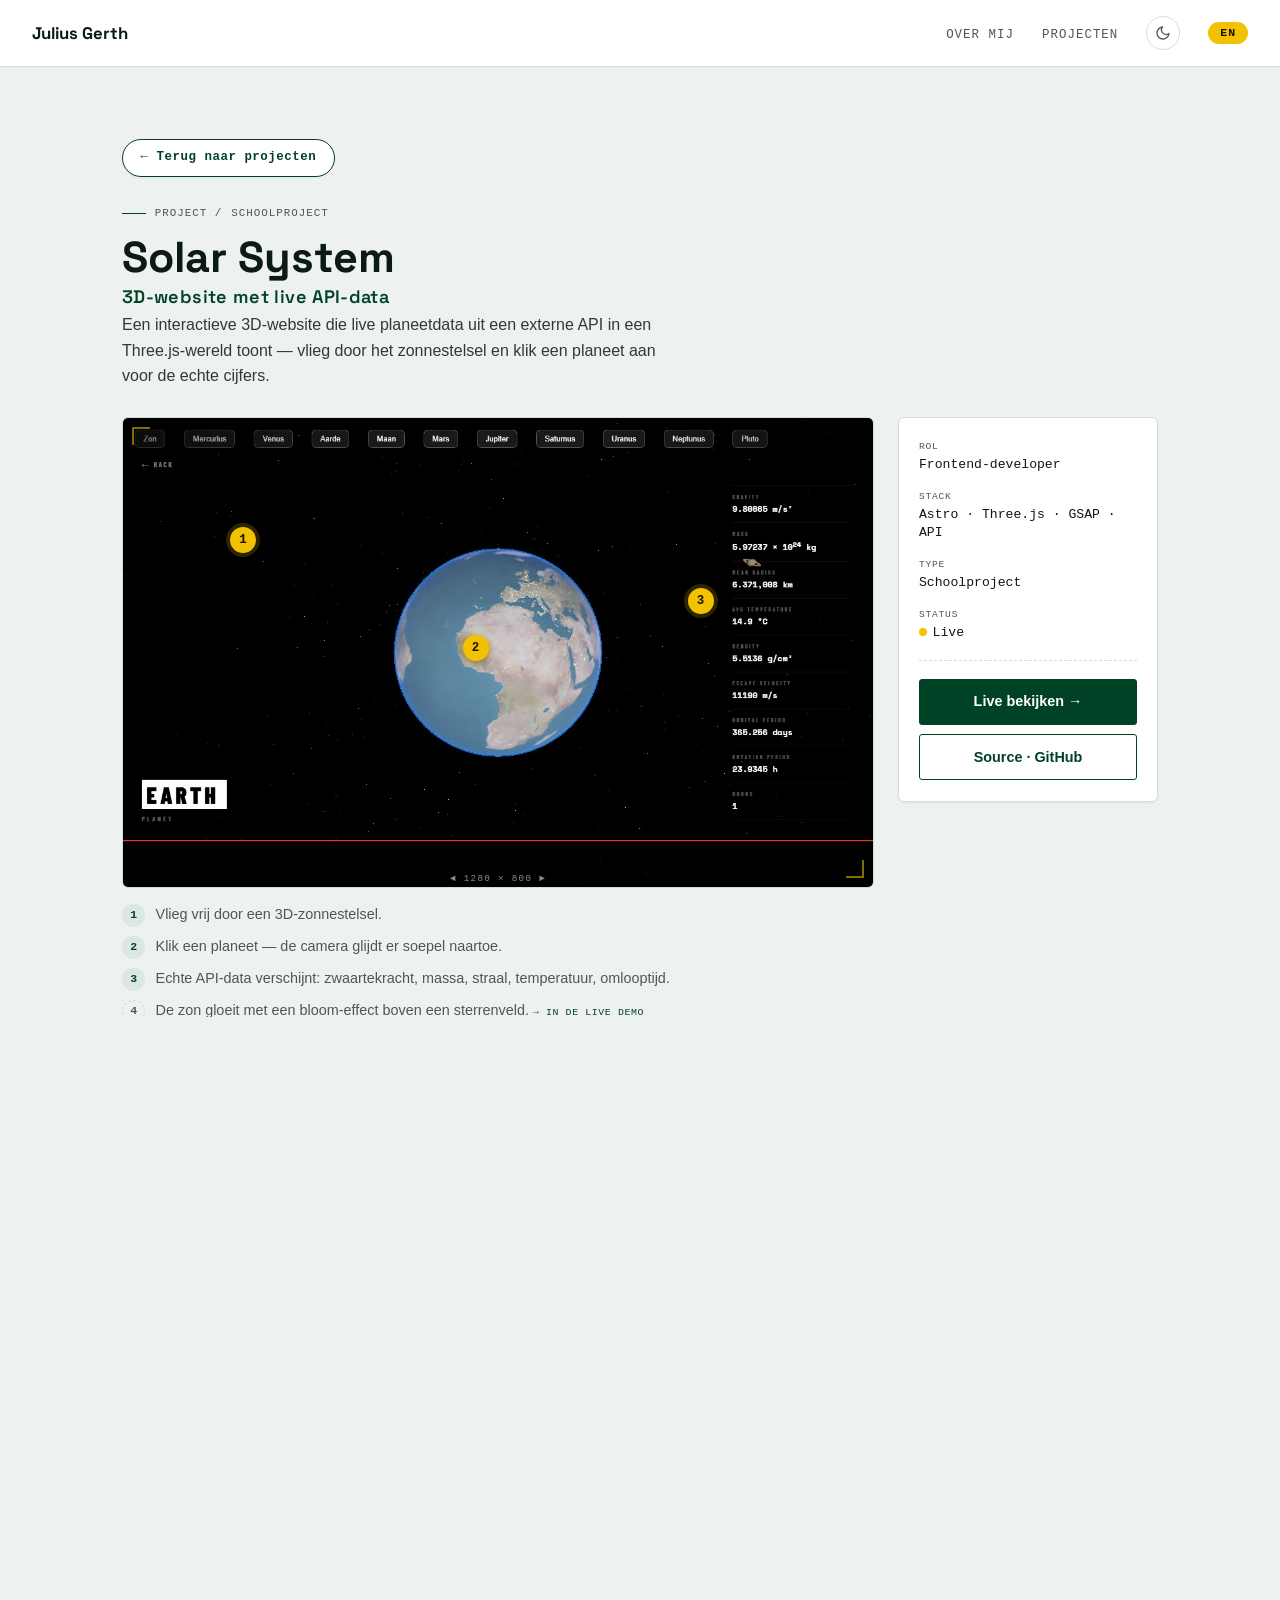
==== commit bf457aa7: "Opschonen: dode code weg, thema-tokens via light-dark(), gedeeld theme.js - Ongebruikte CSS (.projec" ====
--- a/api.html
+++ b/api.html
@@ -30,7 +30,7 @@
         <li><a href="index.html#projecten"><span data-lang="nl">Projecten</span><span data-lang="en">Projects</span></a></li>
         <li class="theme-item">
           <input type="checkbox" id="theme-switch" class="theme-switch" role="switch" aria-label="Wissel licht of donker thema / Toggle light or dark theme" />
-          <script>(function(){var s=document.getElementById("theme-switch");if(!s)return;try{if(localStorage.getItem("theme-switch")==="1")s.checked=true;}catch(e){}s.addEventListener("change",function(){try{localStorage.setItem("theme-switch",s.checked?"1":"0");}catch(e){}});})();</script>
+          <script src="theme.js"></script>
           <label for="theme-switch" class="theme-toggle" title="Licht / donker">
             <svg class="icon icon-sun" width="16" height="16" viewBox="0 0 24 24" fill="none" stroke="currentColor" stroke-width="2" stroke-linecap="round" stroke-linejoin="round" aria-hidden="true"><circle cx="12" cy="12" r="4"/><path d="M12 2v2M12 20v2M4.9 4.9l1.4 1.4M17.7 17.7l1.4 1.4M2 12h2M20 12h2M4.9 19.1l1.4-1.4M17.7 6.3l1.4-1.4"/></svg>
             <svg class="icon icon-moon" width="16" height="16" viewBox="0 0 24 24" fill="none" stroke="currentColor" stroke-width="2" stroke-linecap="round" stroke-linejoin="round" aria-hidden="true"><path d="M21 12.8A9 9 0 1 1 11.2 3 7 7 0 0 0 21 12.8z"/></svg>
--- a/styles.css
+++ b/styles.css
@@ -13,174 +13,84 @@
    letter; labels, meta en getallen krijgen mono + hoofdletters.
    Goud = de 'actieve / persoonlijk record'-markering.
    ──────────────────────────────────────────────────────────── */
+/* Thema: licht én donker in één palet via light-dark(licht, donker).
+   Welke kant wint, bepaalt color-scheme:
+   - standaard volgt het de systeemvoorkeur ('light dark');
+   - de handmatige wissel (checkbox + :has(), zónder JavaScript) keert die om.
+   Bijkomend voordeel: color-scheme zet ook scrollbalken en formuliervelden
+   in het juiste thema. */
 :root {
-  --bg: #EDF1EF;
-  --surface: #FFFFFF;
-  --surface-2: #F4F8F6;
-  --text: #0B1A13;
-  /* #4A5A52 haalt WCAG AA ruim op --bg en blijft leesbaar op de nav. */
-  --text-muted: #4A5A52;
-  --accent: #004225;
-  --accent-hover: #00311B;
-  --accent-light: #DCE7E1;
+  color-scheme: light dark;
+}
+
+:root:has(.theme-switch:checked) {
+  color-scheme: dark;
+}
+
+@media (prefers-color-scheme: dark) {
+  :root:has(.theme-switch:checked) {
+    color-scheme: light;
+  }
+}
+
+:root {
+  --bg: light-dark(#EDF1EF, #0A130E);
+  --surface: light-dark(#FFFFFF, #10201A);
+  --surface-2: light-dark(#F4F8F6, #152C22);
+  --text: light-dark(#0B1A13, #E7F0EA);
+  /* Licht: #4A5A52 haalt WCAG AA ruim op --bg en blijft leesbaar op de nav. */
+  --text-muted: light-dark(#4A5A52, #9CB2A7);
+  /* Licht: bodytekst donkerder dan --text-muted (~10:1, AAA op --bg), maar zachter
+     dan de kop-inkt. Donker: de body leest al ruim (~8:1), dus body = muted. */
+  --text-body: light-dark(#2E3B34, #9CB2A7);
+  --accent: light-dark(#004225, #3EC581);
+  --accent-hover: light-dark(#00311B, #5DD79A);
+  --accent-light: light-dark(#DCE7E1, #16311F);
   --accent-yellow: #F2C200;
   --accent-yellow-soft: #FFE375;
-  --border: #D3DDD7;
-  --tick: #A7B7AF;
-  /* Tekstkleur bovenop een accent-vlak (draait mee met het thema). */
-  --on-accent: #FFFFFF;
-  --nav-bg: #FFFFFF;
-  --nav-scrolled: rgba(255, 255, 255, 0.85);
+  --border: light-dark(#D3DDD7, #22392E);
+  --tick: light-dark(#A7B7AF, #3B5648);
+  /* Setup-balk (pit board): segmentkleuren. --a/c/d verwijzen naar thema-tokens
+     en draaien dus vanzelf mee met licht/donker; --b is een vaste mid-tint. */
+  --stack-a: var(--accent);
+  --stack-b: #2E8B6B;
+  --stack-c: var(--accent-yellow);
+  --stack-d: var(--tick);
+  /* Tekstkleur bovenop een accent-vlak. */
+  --on-accent: light-dark(#FFFFFF, #06140D);
+  --nav-bg: light-dark(#FFFFFF, #0C1812);
+  --nav-scrolled: light-dark(rgba(255, 255, 255, 0.85), rgba(12, 24, 18, 0.82));
   --font-heading: 'Space Grotesk', -apple-system, BlinkMacSystemFont, 'Segoe UI', Roboto, sans-serif;
   --font-mono: ui-monospace, 'Cascadia Code', 'JetBrains Mono', 'SF Mono', 'Segoe UI Mono', Consolas, 'Liberation Mono', monospace;
-  --shadow-sm: 0 1px 2px rgba(11, 26, 19, 0.06);
-  --shadow-md: 0 10px 30px rgba(11, 26, 19, 0.10);
+  --shadow-sm: 0 1px 2px light-dark(rgba(11, 26, 19, 0.06), rgba(0, 0, 0, 0.4));
+  --shadow-md: 0 10px 30px light-dark(rgba(11, 26, 19, 0.10), rgba(0, 0, 0, 0.55));
   --radius: 6px;
   --radius-sm: 3px;
 
-  /* Hero-instrument bij daglicht (licht thema): pale-groen paneel,
-     groene inkt, groen/goud accenten. Donker thema overschrijft dit. */
-  --hero-bg: linear-gradient(150deg, #E6EFE9 0%, #F3F8F4 52%, #E1EBE4 100%);
-  --hero-border: var(--border);
-  --hero-shadow: var(--shadow-sm);
-  --hero-ink: #0B1A13;
-  --hero-ink-soft: #4A5A52;
-  --hero-name-tail: #0A7D44;
-  --hero-tagline: #004225;
-  --hero-cred: #004225;
-  --hero-bracket: rgba(0, 66, 37, 0.45);
-  --hero-grid: rgba(0, 66, 37, 0.06);
-  --hero-scan: rgba(0, 66, 37, 0.38);
-  --hero-line: var(--border);
-  --hero-link: #004225;
-  --hero-link-hover: #00311B;
-  --hero-dot: #E0A400;
+  /* Hero-instrument: bij daglicht een pale-groen paneel met groene inkt,
+     bij nacht een 'night-race HUD' met gouden accenten. */
+  --hero-bg: linear-gradient(150deg,
+    light-dark(#E6EFE9, #06140D) 0%,
+    light-dark(#F3F8F4, #0A2417) 52%,
+    light-dark(#E1EBE4, #051810) 100%);
+  --hero-border: light-dark(#D3DDD7, rgba(255, 215, 0, 0.14));
+  --hero-shadow: 0 1px 2px light-dark(rgba(11, 26, 19, 0.06), transparent);
+  --hero-ink: light-dark(#0B1A13, #E7F0EA);
+  --hero-ink-soft: light-dark(#4A5A52, rgba(255, 255, 255, 0.74));
+  --hero-name-tail: light-dark(#0A7D44, #FFD700);
+  --hero-tagline: light-dark(#004225, #FFD700);
+  --hero-cred: light-dark(#004225, #FFD84A);
+  --hero-bracket: light-dark(rgba(0, 66, 37, 0.45), rgba(242, 194, 0, 0.65));
+  --hero-grid: light-dark(rgba(0, 66, 37, 0.06), rgba(255, 255, 255, 0.045));
+  --hero-scan: light-dark(rgba(0, 66, 37, 0.38), rgba(242, 194, 0, 0.75));
+  --hero-line: light-dark(#D3DDD7, rgba(255, 255, 255, 0.2));
+  --hero-link: light-dark(#004225, #E7F0EA);
+  --hero-link-hover: light-dark(#00311B, #FFD700);
+  --hero-dot: light-dark(#E0A400, #F2C200);
 
   /* Actief 'OPEN'-veld in de stats-cluster. */
-  --status-bg: #FBF4DA;
-  --status-ink: #7A5C00;
-}
-
-/* ── Donker thema ─────────────────────────────────
-   Native aan het concept: een instrumentenpaneel is 's nachts thuis.
-   Standaard volgt het thema de systeemvoorkeur (prefers-color-scheme).
-   De handmatige wissel verderop (pure CSS via een checkbox + :has(),
-   zónder JavaScript) keert die systeemkeuze om. */
-@media (prefers-color-scheme: dark) {
-  :root {
-    --bg: #0A130E;
-    --surface: #10201A;
-    --surface-2: #152C22;
-    --text: #E7F0EA;
-    --text-muted: #9CB2A7;
-    --accent: #3EC581;
-    --accent-hover: #5DD79A;
-    --accent-light: #16311F;
-    --border: #22392E;
-    --tick: #3B5648;
-    --on-accent: #06140D;
-    --nav-bg: #0C1812;
-    --nav-scrolled: rgba(12, 24, 18, 0.82);
-    --shadow-sm: 0 1px 2px rgba(0, 0, 0, 0.4);
-    --shadow-md: 0 12px 34px rgba(0, 0, 0, 0.55);
-
-    /* Hero-instrument bij nacht (donker thema): night-race HUD. */
-    --hero-bg: linear-gradient(150deg, #06140D 0%, #0A2417 52%, #051810 100%);
-    --hero-border: rgba(255, 215, 0, 0.14);
-    --hero-shadow: none;
-    --hero-ink: #E7F0EA;
-    --hero-ink-soft: rgba(255, 255, 255, 0.74);
-    --hero-name-tail: #FFD700;
-    --hero-tagline: #FFD700;
-    --hero-cred: #FFD84A;
-    --hero-bracket: rgba(242, 194, 0, 0.65);
-    --hero-grid: rgba(255, 255, 255, 0.045);
-    --hero-scan: rgba(242, 194, 0, 0.75);
-    --hero-line: rgba(255, 255, 255, 0.2);
-    --hero-link: #E7F0EA;
-    --hero-link-hover: #FFD700;
-    --hero-dot: #F2C200;
-    --status-bg: rgba(242, 194, 0, 0.07);
-    --status-ink: #F2C200;
-  }
-}
-
-/* Handmatige wissel — puur CSS. Een aangevinkte checkbox (.theme-switch)
-   keert het systeemthema om: licht systeem → donker (dit blok), en
-   donker systeem → licht (het herstelblok hierna). */
-:root:has(.theme-switch:checked) {
-  --bg: #0A130E;
-  --surface: #10201A;
-  --surface-2: #152C22;
-  --text: #E7F0EA;
-  --text-muted: #9CB2A7;
-  --accent: #3EC581;
-  --accent-hover: #5DD79A;
-  --accent-light: #16311F;
-  --border: #22392E;
-  --tick: #3B5648;
-  --on-accent: #06140D;
-  --nav-bg: #0C1812;
-  --nav-scrolled: rgba(12, 24, 18, 0.82);
-  --shadow-sm: 0 1px 2px rgba(0, 0, 0, 0.4);
-  --shadow-md: 0 12px 34px rgba(0, 0, 0, 0.55);
-
-  /* Hero-instrument bij nacht (donker thema): night-race HUD. */
-  --hero-bg: linear-gradient(150deg, #06140D 0%, #0A2417 52%, #051810 100%);
-  --hero-border: rgba(255, 215, 0, 0.14);
-  --hero-shadow: none;
-  --hero-ink: #E7F0EA;
-  --hero-ink-soft: rgba(255, 255, 255, 0.74);
-  --hero-name-tail: #FFD700;
-  --hero-tagline: #FFD700;
-  --hero-cred: #FFD84A;
-  --hero-bracket: rgba(242, 194, 0, 0.65);
-  --hero-grid: rgba(255, 255, 255, 0.045);
-  --hero-scan: rgba(242, 194, 0, 0.75);
-  --hero-line: rgba(255, 255, 255, 0.2);
-  --hero-link: #E7F0EA;
-  --hero-link-hover: #FFD700;
-  --hero-dot: #F2C200;
-  --status-bg: rgba(242, 194, 0, 0.07);
-  --status-ink: #F2C200;
-}
-
-/* Donker systeem + aangevinkt → terug naar het lichte palet (pure CSS invert). */
-@media (prefers-color-scheme: dark) {
-  :root:has(.theme-switch:checked) {
-    --bg: #EDF1EF;
-    --surface: #FFFFFF;
-    --surface-2: #F4F8F6;
-    --text: #0B1A13;
-    --text-muted: #4A5A52;
-    --accent: #004225;
-    --accent-hover: #00311B;
-    --accent-light: #DCE7E1;
-    --border: #D3DDD7;
-    --tick: #A7B7AF;
-    --on-accent: #FFFFFF;
-    --nav-bg: #FFFFFF;
-    --nav-scrolled: rgba(255, 255, 255, 0.85);
-    --shadow-sm: 0 1px 2px rgba(11, 26, 19, 0.06);
-    --shadow-md: 0 10px 30px rgba(11, 26, 19, 0.10);
-    --hero-bg: linear-gradient(150deg, #E6EFE9 0%, #F3F8F4 52%, #E1EBE4 100%);
-    --hero-border: var(--border);
-    --hero-shadow: var(--shadow-sm);
-    --hero-ink: #0B1A13;
-    --hero-ink-soft: #4A5A52;
-    --hero-name-tail: #0A7D44;
-    --hero-tagline: #004225;
-    --hero-cred: #004225;
-    --hero-bracket: rgba(0, 66, 37, 0.45);
-    --hero-grid: rgba(0, 66, 37, 0.06);
-    --hero-scan: rgba(0, 66, 37, 0.38);
-    --hero-line: var(--border);
-    --hero-link: #004225;
-    --hero-link-hover: #00311B;
-    --hero-dot: #E0A400;
-    --status-bg: #FBF4DA;
-    --status-ink: #7A5C00;
-  }
+  --status-bg: light-dark(#FBF4DA, rgba(242, 194, 0, 0.07));
+  --status-ink: light-dark(#7A5C00, #F2C200);
 }
 
 html {
@@ -218,10 +128,8 @@
 }
 
 /* Gedeelde mono-'label'-stijl: het handschrift van het instrumentpaneel. */
-.mono-label,
 .hero-eyebrow,
 .stat-label,
-.card-meta,
 .hero-readout dt,
 .nav-links a,
 .section-heading::before {
@@ -350,7 +258,12 @@
 }
 
 /* ── Language toggle button ──────────────────────── */
+/* Zonder JS doet de knop niets → standaard verborgen; lang.js (in de <head>,
+   dus vóór de eerste render) zet .lang-js op <html> zodra de wisselaar werkt. */
 .nav-links .lang-item {
+  display: none;
+}
+html.lang-js .nav-links .lang-item {
   display: flex;
   align-items: center;
 }
@@ -929,135 +842,235 @@
   transform: scaleX(0);
 }
 
-.project-grid {
+/* ── Projecten: "Pit Board" ─────────────────────────
+   Een geclusterd klasseringsbord i.p.v. losse cards: genummerde rijen,
+   gegroepeerd per discipline. Hover/focus toont rechts (desktop) een preview
+   met een setup-balk. Alles pure CSS via :has(), zonder JS, toetsenbord-OK. */
+.pitboard {
+  position: relative;
+  margin-bottom: 1.5rem;
+}
+
+.pb-group {
+  margin-bottom: 1.6rem;
+}
+.pb-group:last-child {
+  margin-bottom: 0;
+}
+
+.pb-group-head {
+  display: flex;
+  align-items: center;
+  gap: 0.6rem;
+  font-family: var(--font-mono);
+  font-size: 0.68rem;
+  text-transform: uppercase;
+  letter-spacing: 0.1em;
+  color: var(--text-muted);
+  margin: 0 0 0.35rem;
+}
+.pb-group-count {
+  color: var(--accent);
+}
+.pb-group-head::after {
+  content: '';
+  flex: 1;
+  height: 1px;
+  background: var(--border);
+}
+
+/* ── Rij: genummerde klasseringsregel ── */
+.pb-row {
   display: grid;
-  grid-template-columns: repeat(auto-fill, minmax(300px, 1fr));
-  gap: 1.5rem;
-  list-style: none;
-  margin-bottom: 1.5rem;
-}
-
-.project-card {
-  background: var(--surface);
+  grid-template-columns: 2.1rem 1fr auto;
+  align-items: baseline;
+  gap: 0.9rem;
+  padding: 0.7rem 0.5rem;
+  border-bottom: 1px solid var(--border);
+  text-decoration: none;
+  color: inherit;
+  transition: background 0.2s, box-shadow 0.2s;
+}
+/* Accent-tik links via inset-schaduw (géén positionering, zodat het preview-
+   paneel absoluut kan blijven t.o.v. .pitboard i.p.v. de rij). */
+.pb-row:hover {
+  background: var(--surface-2);
+  box-shadow: inset 2px 0 0 var(--accent);
+}
+.pb-row:focus-visible {
+  background: var(--surface-2);
+  box-shadow: inset 2px 0 0 var(--accent);
+  outline: 2px solid var(--accent);
+  outline-offset: -2px;
+}
+
+.pb-num {
+  font-family: var(--font-mono);
+  font-size: 0.72rem;
+  color: var(--text-muted);
+}
+.pb-id {
+  min-width: 0;
+}
+.pb-name {
+  font-family: var(--font-heading);
+  font-size: 1.02rem;
+  font-weight: 600;
+  margin: 0 0 0.15rem;
+  transition: color 0.2s;
+}
+.pb-row:hover .pb-name,
+.pb-row:focus-within .pb-name {
+  color: var(--accent);
+}
+.pb-tags {
+  display: block;
+  font-family: var(--font-mono);
+  font-size: 0.62rem;
+  text-transform: uppercase;
+  letter-spacing: 0.06em;
+  color: var(--text-muted);
+}
+
+.pb-status {
+  display: inline-flex;
+  align-items: center;
+  gap: 0.4rem;
+  font-family: var(--font-mono);
+  font-size: 0.6rem;
+  text-transform: uppercase;
+  letter-spacing: 0.08em;
+  color: var(--text-muted);
+  white-space: nowrap;
+}
+.pb-led {
+  width: 8px;
+  height: 8px;
+  border-radius: 50%;
+  background: var(--accent);
+  flex: none;
+}
+.pb-status--live .pb-led {
+  animation: pb-pulse 2.4s ease-out infinite;
+}
+.pb-status--case .pb-led {
+  background: transparent;
+  border: 1.5px solid var(--tick);
+}
+.pb-status--proto .pb-led {
+  width: 9px;
+  height: 9px;
+  border-radius: 1px;
+  background: var(--accent-yellow);
+  transform: rotate(45deg);
+}
+@keyframes pb-pulse {
+  0% { box-shadow: 0 0 0 0 color-mix(in srgb, var(--accent) 55%, transparent); }
+  70% { box-shadow: 0 0 0 6px transparent; }
+  100% { box-shadow: 0 0 0 0 transparent; }
+}
+
+/* ── Preview-paneel + setup-balk (de 'touch of D') ── */
+.pb-panel {
+  grid-column: 1 / -1;
+  margin-top: 0.85rem;
+  display: flex;
+  flex-direction: column;
+}
+.pb-shot {
+  display: block;
   border: 1px solid var(--border);
   border-radius: var(--radius);
   overflow: hidden;
-  box-shadow: var(--shadow-sm);
-  transition: box-shadow 0.25s, transform 0.25s, border-color 0.25s;
-  position: relative;
-}
-
-/* Timing-balk: vult bij hover van links, als een sectortijd. */
-.project-card::after {
-  content: '';
-  position: absolute;
-  top: 0;
-  left: 0;
-  right: 0;
-  height: 3px;
-  background: linear-gradient(90deg, var(--accent), var(--accent-yellow));
-  transform: scaleX(0);
-  transform-origin: left;
-  transition: transform 0.35s ease;
-  z-index: 2;
-}
-
-.project-card:hover::after {
-  transform: scaleX(1);
-}
-
-.project-card:hover {
-  box-shadow: var(--shadow-md);
-  transform: translateY(-4px);
-  border-color: color-mix(in srgb, var(--accent) 40%, var(--border));
-}
-
-.project-card-link {
-  display: flex;
-  flex-direction: column;
+  background: var(--accent-light);
+  aspect-ratio: 16 / 10;
+}
+.pb-shot img,
+.pb-shot picture {
+  width: 100%;
   height: 100%;
-  text-decoration: none;
-  color: inherit;
-}
-
-.project-card img {
-  width: 100%;
-  height: 180px;
   object-fit: cover;
-  background: var(--accent-light);
   display: block;
-  transition: transform 0.4s ease;
-}
-
-.project-card:hover img {
-  transform: scale(1.06);
-}
-
-.project-card-img-placeholder {
-  width: 100%;
-  height: 180px;
-  background: var(--accent-light);
-  color: var(--accent);
+}
+.pb-shot--placeholder {
   display: flex;
   align-items: center;
   justify-content: center;
-  font-family: var(--font-mono);
+  color: var(--accent);
+  font-family: var(--font-mono);
+  font-size: 0.8rem;
+  text-transform: uppercase;
+  letter-spacing: 0.1em;
+}
+.pb-stack {
+  display: flex;
+  height: 8px;
+  gap: 2px;
+  margin: 0.8rem 0 0.45rem;
+}
+.pb-stack span {
+  border-radius: 2px;
+}
+.pb-stack span:nth-child(4n + 1) { background: var(--stack-a); }
+.pb-stack span:nth-child(4n + 2) { background: var(--stack-b); }
+.pb-stack span:nth-child(4n + 3) { background: var(--stack-c); }
+.pb-stack span:nth-child(4n + 4) { background: var(--stack-d); }
+.pb-stack-legend {
+  display: block;
+  font-family: var(--font-mono);
+  font-size: 0.62rem;
+  color: var(--text-muted);
+  margin: 0 0 0.5rem;
+}
+.pb-blurb {
+  display: block;
+  font-size: 0.9rem;
+  color: var(--text-body, var(--text-muted));
+  line-height: 1.5;
+  margin: 0 0 0.6rem;
+}
+.pb-more {
+  font-family: var(--font-mono);
+  font-size: 0.72rem;
   font-weight: 600;
-  font-size: 0.9rem;
-  letter-spacing: 0.06em;
-  text-transform: uppercase;
-  transition: background 0.3s;
-}
-
-.project-card:hover .project-card-img-placeholder {
-  background: var(--accent-yellow-soft);
-}
-
-.project-card-body {
-  padding: 1.25rem;
-  flex: 1;
-  display: flex;
-  flex-direction: column;
-}
-
-.project-card-body h3 {
-  font-size: 1rem;
-  font-weight: 600;
-  margin-bottom: 0.4rem;
-  transition: color 0.2s;
-}
-
-.project-card:hover .project-card-body h3 {
   color: var(--accent);
 }
 
-/* Mono meta-regel: rol · stack · discipline. */
-.card-meta {
-  font-size: 0.64rem;
-  color: var(--text-muted);
-  margin-bottom: 0.7rem;
-  padding-bottom: 0.7rem;
-  border-bottom: 1px dashed var(--border);
-}
-
-.project-card-body p {
-  font-size: 0.88rem;
-  color: var(--text-muted);
-  flex: 1;
-  margin-bottom: 1rem;
-  line-height: 1.5;
-}
-
-.project-card-link-text {
-  font-size: 0.85rem;
-  color: var(--accent);
-  font-weight: 600;
-  display: inline-block;
-  transition: transform 0.25s ease;
-}
-
-.project-card:hover .project-card-link-text {
-  transform: translateX(5px);
+/* ── Desktop: cards blijven inline zichtbaar, maar trapsgewijs uitgelijnd ──
+   Elke card is ~62% breed; oneven links, even rechts. Zo staat project 2 lager
+   én naar rechts van project 1 — een cascade ("steps") die als één kolom leest
+   maar toch de breedte benut. */
+@media (min-width: 900px) {
+  .pb-row {
+    width: 47%;
+    border-bottom: none;
+    padding: 0.4rem 0;
+    margin-bottom: 0;
+  }
+  /* Oneven links, even rechts → twee kolommen met een gootje ertussen,
+     zodat ze elkaar horizontaal nooit raken. */
+  .pb-row:nth-of-type(even) {
+    margin-left: auto;
+  }
+  /* Elke volgende kaart in een groep schuift ~30% over de vorige heen
+     (interlocking steps, zoals de schets). Reset per discipline-groep. */
+  .pb-row ~ .pb-row {
+    margin-top: -160px;
+  }
+  .pb-group + .pb-group {
+    margin-top: 2.5rem;
+  }
+}
+
+@media (prefers-reduced-motion: reduce) {
+  .pb-row,
+  .pb-name,
+  .pb-panel {
+    transition: none;
+  }
+  .pb-status--live .pb-led {
+    animation: none;
+  }
 }
 
 /* ── Scroll reveal ───────────────────────────────── */
@@ -1073,12 +1086,8 @@
   transform: translateY(28px);
 }
 
-.project-grid .project-card[data-reveal]:nth-child(2) { transition-delay: 0.08s; }
-.project-grid .project-card[data-reveal]:nth-child(3) { transition-delay: 0.16s; }
-.project-grid .project-card[data-reveal]:nth-child(4) { transition-delay: 0.24s; }
-.project-grid .project-card[data-reveal]:nth-child(5) { transition-delay: 0.32s; }
-.project-grid .project-card[data-reveal]:nth-child(6) { transition-delay: 0.40s; }
-.project-grid .project-card[data-reveal]:nth-child(7) { transition-delay: 0.48s; }
+.pb-board .pb-group[data-reveal]:nth-child(2) { transition-delay: 0.1s; }
+.pb-board .pb-group[data-reveal]:nth-child(3) { transition-delay: 0.2s; }
 
 /* ── Back to top ─────────────────────────────────── */
 .back-top {
@@ -1116,72 +1125,6 @@
   transform: translateY(-2px);
 }
 
-/* ── Project detail pages ────────────────────────── */
-.project-detail {
-  max-width: 750px;
-  margin: 0 auto;
-  padding: 3rem 0;
-}
-
-.project-detail h1 {
-  font-size: 2rem;
-  font-weight: 700;
-  margin-bottom: 0.25rem;
-}
-
-.project-detail h2 {
-  font-size: 1.25rem;
-  font-weight: 600;
-  margin: 2rem 0 0.75rem;
-}
-
-/* Mono 'sector'-markering vóór elke tussenkop op detailpagina's. */
-.project-detail h3 {
-  font-size: 1.05rem;
-  font-weight: 600;
-  margin: 1.5rem 0 0.5rem;
-  color: var(--text);
-  display: flex;
-  align-items: baseline;
-  gap: 0.5rem;
-}
-
-.project-detail h3::before {
-  content: '//';
-  font-family: var(--font-mono);
-  font-size: 0.8rem;
-  color: var(--accent);
-}
-
-.project-detail p {
-  color: var(--text-muted);
-  margin-bottom: 1rem;
-}
-
-.project-detail ul {
-  color: var(--text-muted);
-  padding-left: 1.5rem;
-  margin-bottom: 1rem;
-}
-
-.project-detail ul li {
-  margin-bottom: 0.5rem;
-}
-
-.project-detail img {
-  width: 100%;
-  height: auto;
-  border-radius: var(--radius);
-  border: 1px solid var(--border);
-  margin: 1rem 0;
-}
-
-/* Staande foto's niet oprekken tot paginabreedte. */
-.project-detail img.img-portrait {
-  width: auto;
-  max-width: min(100%, 480px);
-}
-
 .back-link {
   display: inline-flex;
   align-items: center;
@@ -1268,7 +1211,7 @@
   margin-top: 0.35rem;
 }
 .case-summary {
-  color: var(--text-muted);
+  color: var(--text-body, var(--text-muted));
   max-width: 62ch;
   margin-bottom: 1.75rem;
 }
@@ -1455,7 +1398,9 @@
   color: var(--accent);
 }
 
-/* Legenda ⇄ pin koppeling, puur CSS via :has(). */
+/* Legenda ⇄ pin koppeling, puur CSS via :has().
+   Toetsenbord doet mee: een pin met :focus-visible licht dezelfde legenda-regel
+   op als een pin onder de muis. */
 .dossier-main:has(.annot-legend li:nth-child(1):hover) .pin[data-pin='1'],
 .dossier-main:has(.annot-legend li:nth-child(2):hover) .pin[data-pin='2'],
 .dossier-main:has(.annot-legend li:nth-child(3):hover) .pin[data-pin='3'] {
@@ -1464,12 +1409,18 @@
 }
 .dossier-main:has(.pin[data-pin='1']:hover) .annot-legend li:nth-child(1),
 .dossier-main:has(.pin[data-pin='2']:hover) .annot-legend li:nth-child(2),
-.dossier-main:has(.pin[data-pin='3']:hover) .annot-legend li:nth-child(3) {
+.dossier-main:has(.pin[data-pin='3']:hover) .annot-legend li:nth-child(3),
+.dossier-main:has(.pin[data-pin='1']:focus-visible) .annot-legend li:nth-child(1),
+.dossier-main:has(.pin[data-pin='2']:focus-visible) .annot-legend li:nth-child(2),
+.dossier-main:has(.pin[data-pin='3']:focus-visible) .annot-legend li:nth-child(3) {
   color: var(--text);
 }
 .dossier-main:has(.pin[data-pin='1']:hover) .annot-legend li:nth-child(1) .n,
 .dossier-main:has(.pin[data-pin='2']:hover) .annot-legend li:nth-child(2) .n,
-.dossier-main:has(.pin[data-pin='3']:hover) .annot-legend li:nth-child(3) .n {
+.dossier-main:has(.pin[data-pin='3']:hover) .annot-legend li:nth-child(3) .n,
+.dossier-main:has(.pin[data-pin='1']:focus-visible) .annot-legend li:nth-child(1) .n,
+.dossier-main:has(.pin[data-pin='2']:focus-visible) .annot-legend li:nth-child(2) .n,
+.dossier-main:has(.pin[data-pin='3']:focus-visible) .annot-legend li:nth-child(3) .n {
   background: var(--accent);
   color: var(--on-accent);
 }
@@ -1496,8 +1447,8 @@
   padding: 0.15rem 0.4rem;
   line-height: 1;
 }
-.case-body p { color: var(--text-muted); margin-bottom: 1rem; }
-.case-body ul { color: var(--text-muted); padding-left: 1.4rem; margin-bottom: 1rem; }
+.case-body p { color: var(--text-body, var(--text-muted)); margin-bottom: 1rem; }
+.case-body ul { color: var(--text-body, var(--text-muted)); padding-left: 1.4rem; margin-bottom: 1rem; }
 .case-body li { margin-bottom: 0.45rem; }
 .case-body img {
   width: 100%;
@@ -1506,7 +1457,46 @@
   border: 1px solid var(--border);
   margin: 1rem 0;
 }
-.case-body img.img-portrait { width: auto; max-width: min(100%, 460px); }
+
+/* Component contact sheet (design-system page) */
+.compsheet {
+  display: grid;
+  gap: 1.9rem;
+  margin: 1.25rem 0 0.5rem;
+}
+.compsheet-item { margin: 0; }
+.compsheet-label {
+  display: flex;
+  align-items: center;
+  flex-wrap: wrap;
+  gap: 0.55rem;
+  font-family: var(--font-mono);
+  text-transform: uppercase;
+  margin-bottom: 0.55rem;
+  padding-bottom: 0.45rem;
+  border-bottom: 1px dashed var(--border);
+}
+.compsheet-label .cs-no {
+  font-size: 0.64rem;
+  font-weight: 600;
+  letter-spacing: 0.05em;
+  color: var(--accent);
+  border: 1px solid var(--border);
+  border-radius: 4px;
+  padding: 0.14rem 0.4rem;
+  line-height: 1;
+}
+.compsheet-label .cs-name {
+  font-size: 0.66rem;
+  letter-spacing: 0.07em;
+  color: var(--text);
+}
+.compsheet-label .cs-spec {
+  margin-left: auto;
+  font-size: 0.6rem;
+  letter-spacing: 0.1em;
+  color: var(--text-muted);
+}
 
 @media (max-width: 820px) {
   .dossier,
@@ -1589,10 +1579,6 @@
     padding: 1.25rem;
   }
 
-  .project-grid {
-    grid-template-columns: 1fr;
-  }
-
   .stats-strip {
     grid-template-columns: repeat(2, 1fr);
   }
@@ -1659,7 +1645,7 @@
   height: auto;
 }
 
-/* De stage geeft zelf het kader; overschrijf de generieke .project-detail img-regels. */
+/* De stage geeft zelf het kader; overschrijf de generieke .case-body img-regels. */
 .demo-stage img {
   border: 0;
   border-radius: 0;
@@ -1780,7 +1766,7 @@
   position: relative;
   padding-left: 2.2rem;
   margin-bottom: 0.6rem;
-  color: var(--text-muted);
+  color: var(--text-body, var(--text-muted));
   counter-increment: beat;
   transition: color 0.2s;
 }
